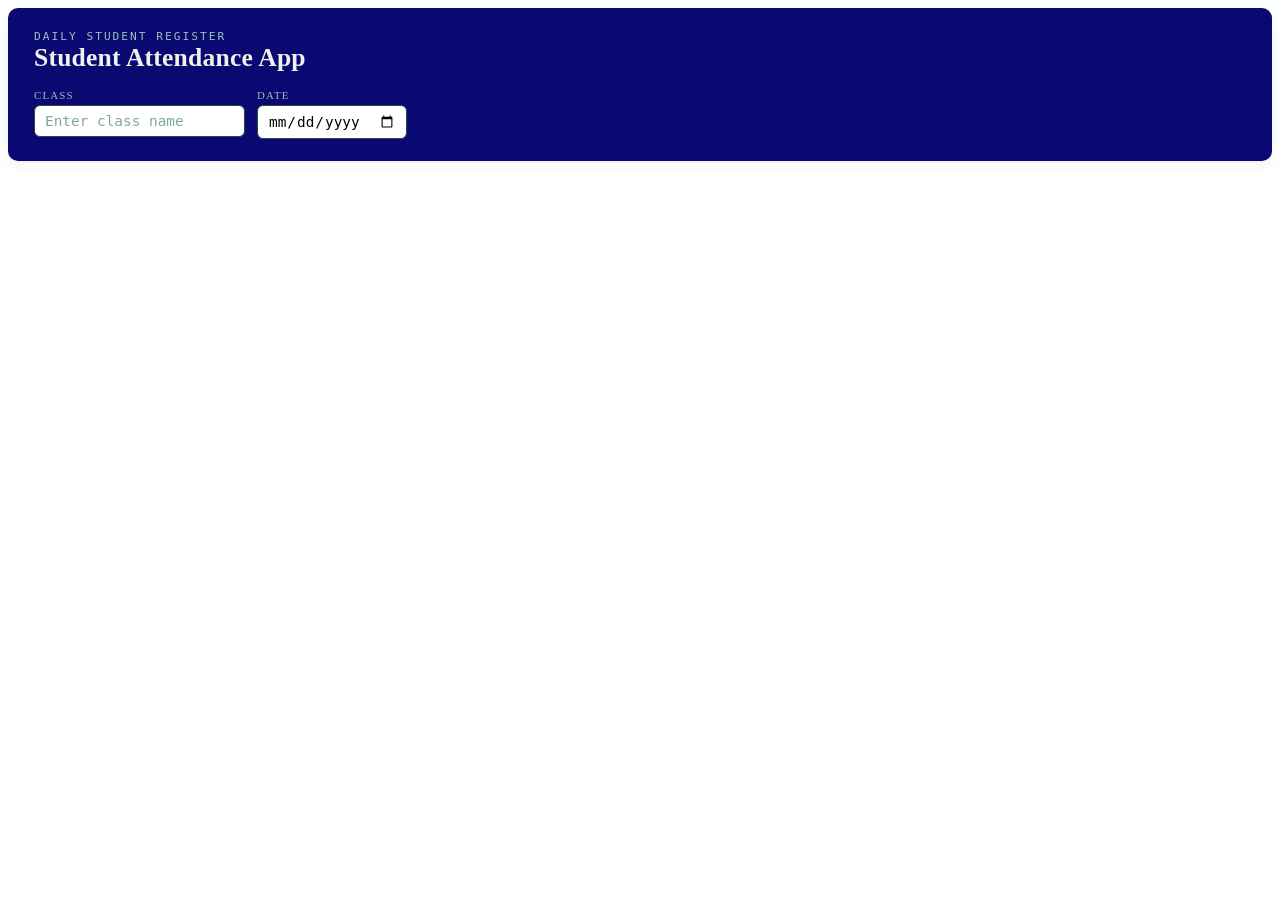
==== index.html @ 72a1b4c6 "Merge branch 'main' into testing-purposes" ====
<html>
<head>
    <title>Attendance Register</title>
    <link rel="stylesheet" href="style.css">
</head>
<body>
<header>
  <div class="title-row">
    <div>
      <span class="eyebrow">Daily student register</span>
      <h1 id="classTitle">Student Attendance App</h1>
    </div>
  </div>
  <div class="header-controls">
    <div class="field">
      <label for="className">Class</label>
      <input id="className" type="text" placeholder="Enter class name">
    </div>
    <div class="field">
      <label for="dateInput">Date</label>
      <input id="dateInput" type="date">
    </div>
  </div>  
</header>
<!--Add student table*/ 
<div class="student_table">
    <div class = "student_table_head">
        <span>Roll</span>
        <span>Name</span>
        <span>Status</span>
        <span></span>
    </div>

    <div class="student_table_row">
        <span class="roll">#001</span>
        <span class="name">Amara Chen</span>
        <span class="stamp-group" role="group" aria-label="Attendance status for Amara Chen">
        <button class="stamp p" aria-pressed="true">P</button>
        <button class="stamp a" aria-pressed="false">A</button>
        <button class="stamp l" aria-pressed="false">L</button>
        </span>
        <button class="remove-btn" aria-label="Remove Amara Chen">×</button>
    </div>

</div>
-->
<script src="app.js"></script>
</body>

</html>
---- style.css ----
:root{
    /*header*/
  --ink: rgb(9, 9, 113);      
  --paper: #EEF1EC;
  --amber: #C68A2E;

  /* Student board*/
  --student_card: #FFFFFF;
  --paper-line: #D3D9CF;
  --ink-soft: #4A615C;
  --present: #2F7D4F;
  --present-bg: #E4F3E8;
  --absent: #B0402F;
  --absent-bg: #FBE8E4;
  --late: #B8842A;
  --late-bg: #FBF0DC;
}


header{
  background: var(--ink);
  color: var(--paper);
  border-radius: 10px;
  padding: 22px 26px;
  box-shadow: 0 1px 2px rgba(19,50,45,0.06), 0 4px 14px rgba(19,50,45,0.05);
  margin-bottom: 18px;
}

.title-row{
  display: flex;
  align-items: baseline;
  justify-content: space-between;
  flex-wrap: wrap;
  gap: 10px;
  margin-bottom: 16px;
}

h1{
  font-family: 'Roboto Slab', serif;
  font-weight: 700;
  font-size: 1.6rem;
  letter-spacing: 0.2px;
  margin: 0;
}

.eyebrow{
  font-family: 'IBM Plex Mono', monospace;
  font-size: 0.7rem;
  letter-spacing: 2px;
  text-transform: uppercase;
  color: #9CC2B4;      
  margin-bottom: 4px;
}

.header-controls{
  display: flex;
  gap: 12px;
  flex-wrap: wrap;
}

.field{
  display: flex;
  flex-direction: column;
  gap: 4px;
}

.field label{
  font-size: 0.68rem;
  text-transform: uppercase;
  letter-spacing: 1.2px;
  color: #9CC2B4;
}

.field input{
  font-family: 'IBM Plex Mono', monospace;
  font-size: 0.9rem;
  padding: 7px 10px;
  border-radius: 6px;
  border: 1px solid #2A4B44;  
  outline-offset: 2px;
}

.field input:focus{ outline: 2px solid var(--amber); }
.field input::placeholder{ color: #7FA79B; }

/* student board*/
.student_table{
    background: var(--student_card);
    border-radius: 10px;
    box-shadow: 0 1px 2px rgba(19,50,45,0.06), 0 4px 14px rgba(19,50,45,0.05);
    overflow:hidden;
}

.student_table_head{
    display: grid;
    grid-template-columns: 70px 1fr 220px 40px;
    padding: 12px 18px;
    font-size: 0.7rem;
    text-transform: uppercase;
    letter-spacing:1.2px;
    color: var(--ink-soft);
    border-bottom: 1px solid var(--paper-line);
}

.student_table_row{
    display:grid;
    grid-template-columns: 70px 1fr 220px 40px;
    align-items: center;
    padding: 10px 18px;
    border-bottom: 1px solid var(--paper-line);
}
.row:last-child{border-bottom: none;}
.row:hover { background: #FAFBF9}


.roll{
  font-family: 'IBM Plex Mono', monospace;
  color: var(--ink-soft);
  font-size: 0.85rem;
}

.name{ font-weight: 500; }

.stamp-group{ display: flex; gap: 6px; }

.stamp{
  width: 62px;
  height: 34px;
  border-radius: 7px;
  border: 1.5px solid var(--paper-line);
  background: #fff;
  font-family: 'IBM Plex Mono', monospace;
  font-weight: 600;
  font-size: 0.72rem;
  letter-spacing: 0.5px;
  color: var(--ink-soft);
  cursor: pointer;
  transition: all 0.12s ease;
}
.stamp:hover{ border-color: var(--ink-soft); }


.stamp.p[aria-pressed="true"]{ background: var(--present-bg); border-color: var(--present); color: var(--present); transform: scale(1.05) rotate(-1deg); }
.stamp.a[aria-pressed="true"]{ background: var(--absent-bg); border-color: var(--absent); color: var(--absent); transform: scale(1.05) rotate(1deg); }
.stamp.l[aria-pressed="true"]{ background: var(--late-bg); border-color: var(--late); color: var(--late); transform: scale(1.05) rotate(-1deg); }

.remove-btn{
  background: none;
  border: none;
  color: var(--ink-soft);
  font-size: 1.1rem;
  cursor: pointer;
  padding: 4px 8px;
  border-radius: 6px;
  line-height: 1;
}
.remove-btn:hover{ color: var(--absent); background: var(--absent-bg); }

@media (max-width: 640px){
  .ledger-head{ display: none; }
  .row{
    grid-template-columns: 1fr auto;
    grid-template-areas: "name remove" "stamps stamps";
    row-gap: 8px;
    padding: 14px 16px;
  }
  .roll{ display: none; }
  .name{ grid-area: name; }
  .remove-btn{ grid-area: remove; }
  .stamp-group{ grid-area: stamps; }
}
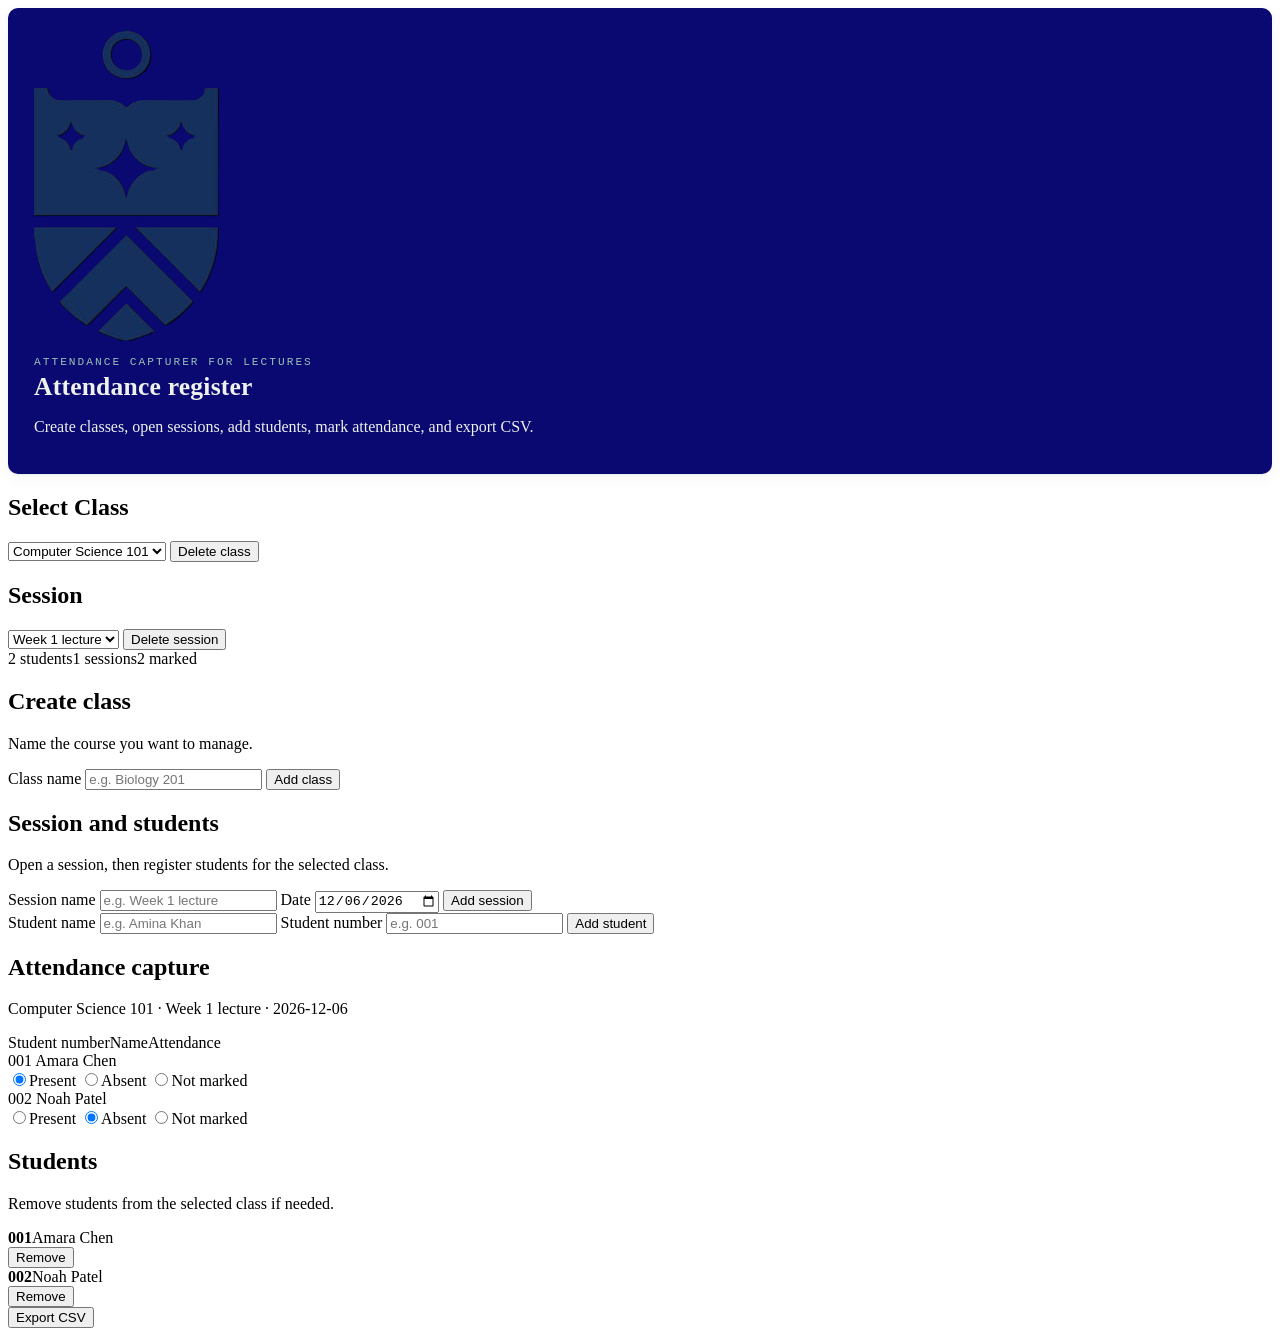
==== commit a23f3e0e: "added content of html file" ====
--- a/index.html
+++ b/index.html
@@ -1,50 +1,109 @@
-<html>
+<!DOCTYPE html>
+<html lang="en">
 <head>
-    <title>Attendance Register</title>
-    <link rel="stylesheet" href="style.css">
+  <meta charset="UTF-8">
+  <meta name="viewport" content="width=device-width, initial-scale=1.0">
+  <title>Attendance Register</title>
+  <link rel="stylesheet" href="style.css">
 </head>
 <body>
-<header>
-  <div class="title-row">
-    <div>
-      <span class="eyebrow">Daily student register</span>
-      <h1 id="classTitle">Student Attendance App</h1>
-    </div>
-  </div>
-  <div class="header-controls">
-    <div class="field">
-      <label for="className">Class</label>
-      <input id="className" type="text" placeholder="Enter class name">
-    </div>
-    <div class="field">
-      <label for="dateInput">Date</label>
-      <input id="dateInput" type="date">
-    </div>
-  </div>  
-</header>
-<!--Add student table*/ 
-<div class="student_table">
-    <div class = "student_table_head">
-        <span>Roll</span>
-        <span>Name</span>
-        <span>Status</span>
-        <span></span>
-    </div>
-
-    <div class="student_table_row">
-        <span class="roll">#001</span>
-        <span class="name">Amara Chen</span>
-        <span class="stamp-group" role="group" aria-label="Attendance status for Amara Chen">
-        <button class="stamp p" aria-pressed="true">P</button>
-        <button class="stamp a" aria-pressed="false">A</button>
-        <button class="stamp l" aria-pressed="false">L</button>
-        </span>
-        <button class="remove-btn" aria-label="Remove Amara Chen">×</button>
-    </div>
-
-</div>
--->
-<script src="app.js"></script>
+  <main class="app">
+    <header class="topbar card">
+      <div class="brand-block">
+        <img class="brand-logo" src="EduvosIconPNGsmall.png" alt="Institution logo">
+        <div class="brand-copy">
+          <p class="eyebrow">attendance capturer for lectures</p>
+          <h1>Attendance register</h1>
+          <p class="subtitle">Create classes, open sessions, add students, mark attendance, and export CSV.</p>
+        </div>
+      </div>
+    </header>
+    <section class="toolbar card">
+      <div class="control-tile">
+        <h2>Select Class</h2>
+        <label>
+          <select id="classSelect"></select>
+        </label>
+        <button type="button" class="ghost-btn danger-btn" id="deleteClassBtn">Delete class</button>
+      </div>
+      <div class="control-tile">
+        <h2>Session</h2>
+        <label>
+          <select id="sessionSelect"></select>
+        </label>
+        <button type="button" class="ghost-btn danger-btn" id="deleteSessionBtn">Delete session</button>
+      </div>
+      <div class="stats" id="stats"></div>
+    </section>
+    <section class="grid">
+      <section class="card panel">
+        <div class="card-head">
+          <div>
+            <h2>Create class</h2>
+            <p class="muted">Name the course you want to manage.</p>
+          </div>
+        </div>
+        <form id="classForm" class="stack-form">
+          <label>
+            Class name
+            <input id="classNameInput" type="text" placeholder="e.g. Biology 201" required>
+          </label>
+          <button type="submit">Add class</button>
+        </form>
+      </section>
+      <section class="card panel">
+        <div class="card-head">
+          <div>
+            <h2>Session and students</h2>
+            <p class="muted">Open a session, then register students for the selected class.</p>
+          </div>
+        </div>
+        <form id="sessionForm" class="stack-form compact">
+          <label>
+            Session name
+            <input id="sessionNameInput" type="text" placeholder="e.g. Week 1 lecture" required>
+          </label>
+          <label>
+            Date
+            <input id="sessionDateInput" type="date" required>
+          </label>
+          <button type="submit">Add session</button>
+        </form>
+        <form id="studentForm" class="stack-form compact">
+          <label>
+            Student name
+            <input id="studentNameInput" type="text" placeholder="e.g. Amina Khan" required>
+          </label>
+          <label>
+            Student number
+            <input id="studentRollInput" type="text" placeholder="e.g. 001" required>
+          </label>
+          <button type="submit">Add student</button>
+        </form>
+      </section>
+      <section class="card panel wide">
+        <div class="card-head">
+          <div>
+            <h2>Attendance capture</h2>
+            <p class="muted" id="activeSummary">Create a class and session to begin.</p>
+          </div>
+        </div>
+        <div id="attendanceTable" class="attendance-table"></div>
+      </section>
+      <section class="card panel wide">
+        <div class="card-head">
+          <div>
+            <h2>Students</h2>
+            <p class="muted">Remove students from the selected class if needed.</p>
+          </div>
+        </div>
+        <div id="studentList" class="student-list"></div>
+      </section>
+      <section class="footer-actions">
+        <button id="exportBtn" class="secondary-btn" type="button">Export CSV</button>
+      </section>
+    </section>
+  </main>
+  <script src="app.js"></script>
 </body>
-
 </html>
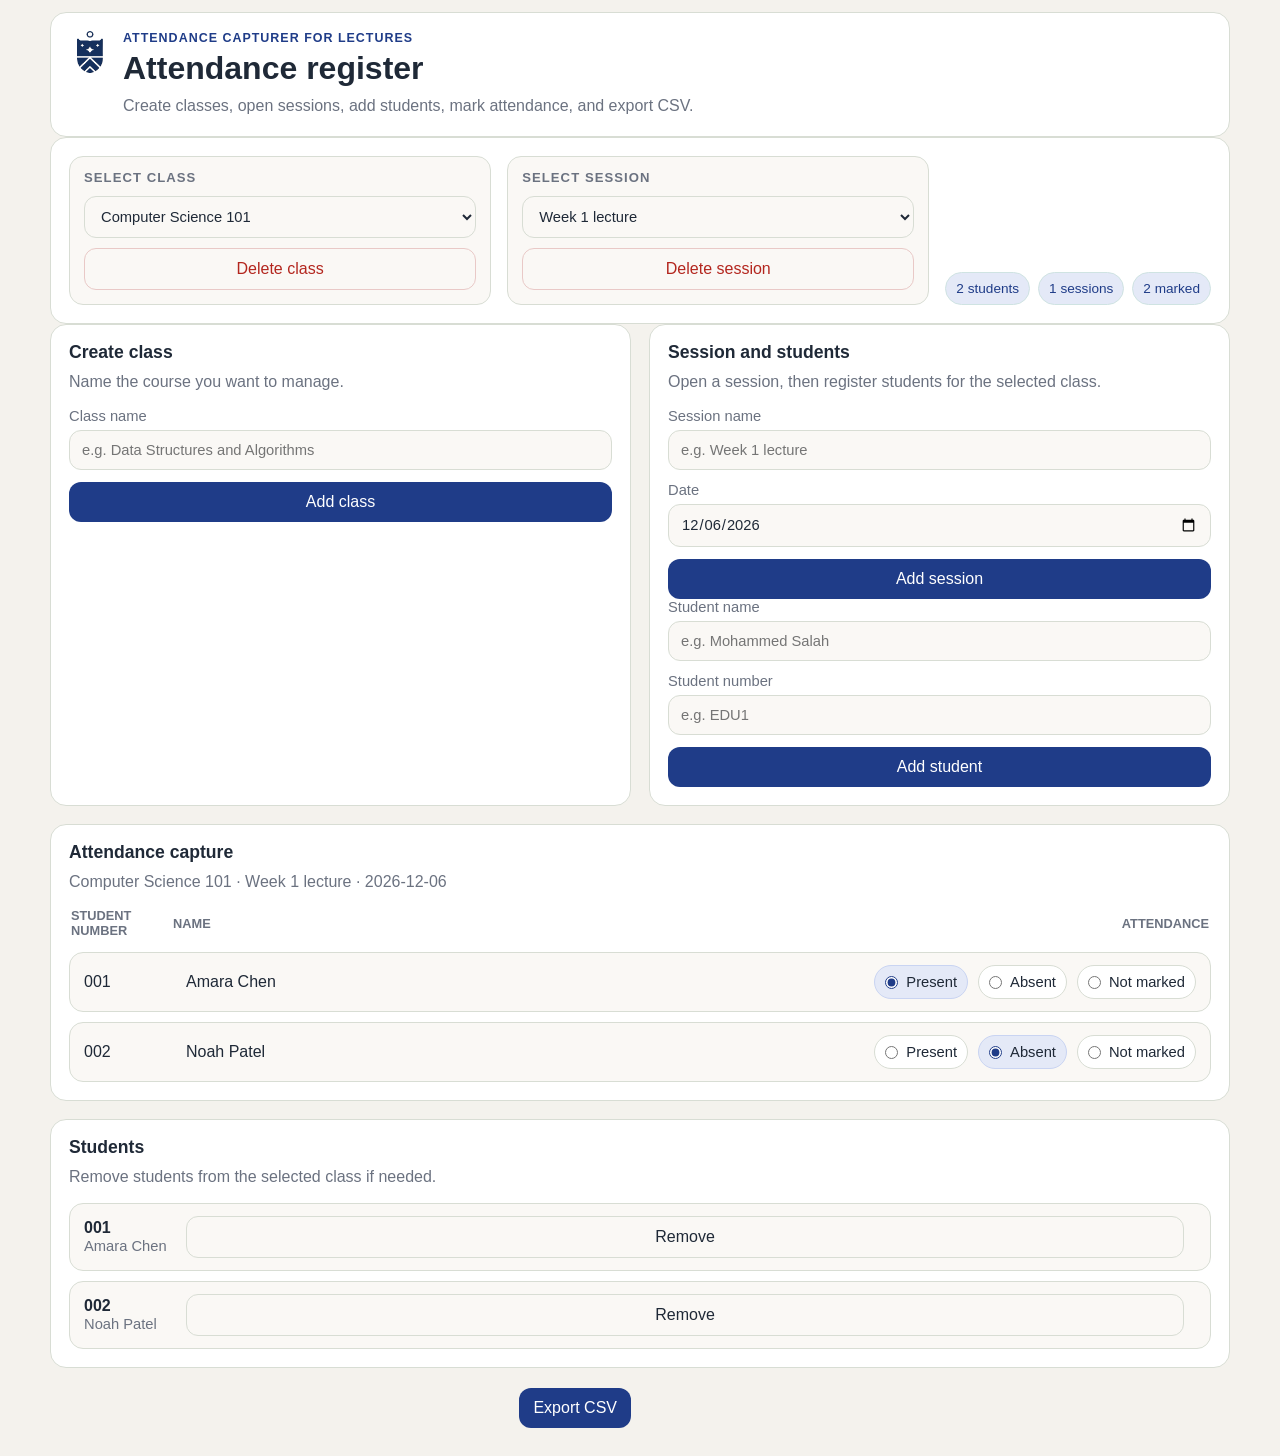
==== commit d05a0221: "updating parameters" ====
--- a/index.html
+++ b/index.html
@@ -27,7 +27,7 @@
         <button type="button" class="ghost-btn danger-btn" id="deleteClassBtn">Delete class</button>
       </div>
       <div class="control-tile">
-        <h2>Session</h2>
+        <h2>Select Session</h2>
         <label>
           <select id="sessionSelect"></select>
         </label>
@@ -46,7 +46,7 @@
         <form id="classForm" class="stack-form">
           <label>
             Class name
-            <input id="classNameInput" type="text" placeholder="e.g. Biology 201" required>
+            <input id="classNameInput" type="text" placeholder="e.g. Data Structures and Algorithms" required>
           </label>
           <button type="submit">Add class</button>
         </form>
@@ -72,11 +72,11 @@
         <form id="studentForm" class="stack-form compact">
           <label>
             Student name
-            <input id="studentNameInput" type="text" placeholder="e.g. Amina Khan" required>
+            <input id="studentNameInput" type="text" placeholder="e.g. Mohammed Salah" required>
           </label>
           <label>
             Student number
-            <input id="studentRollInput" type="text" placeholder="e.g. 001" required>
+            <input id="studentIDInput" type="text" placeholder="e.g. EDU1" required>
           </label>
           <button type="submit">Add student</button>
         </form>
--- a/style.css
+++ b/style.css
@@ -1,171 +1,337 @@
-:root{
-    /*header*/
-  --ink: rgb(9, 9, 113);      
-  --paper: #EEF1EC;
-  --amber: #C68A2E;
-
-  /* Student board*/
-  --student_card: #FFFFFF;
-  --paper-line: #D3D9CF;
-  --ink-soft: #4A615C;
-  --present: #2F7D4F;
-  --present-bg: #E4F3E8;
-  --absent: #B0402F;
-  --absent-bg: #FBE8E4;
-  --late: #B8842A;
-  --late-bg: #FBF0DC;
-}
-
-
-header{
-  background: var(--ink);
-  color: var(--paper);
-  border-radius: 10px;
-  padding: 22px 26px;
-  box-shadow: 0 1px 2px rgba(19,50,45,0.06), 0 4px 14px rgba(19,50,45,0.05);
-  margin-bottom: 18px;
-}
-
-.title-row{
-  display: flex;
-  align-items: baseline;
+:root {
+  --bg: #f4f2ed;
+  --surface: #ffffff;
+  --surface-soft: #faf8f5;
+  --ink: #1f2937;
+  --muted: #6b7280;
+  --line: #d8ddd4;
+  --accent: #1f3c88;
+  --accent-soft: #e4e9f7;
+  --present: #1f3c88;
+  --present-soft: #e4e9f7;
+  --absent: #6d7480;
+  --absent-soft: #eef1f5;
+  --danger: #b3261e;
+  --danger-soft: #fbeceb;
+}
+
+* { box-sizing: border-box; }
+
+body {
+  margin: 0;
+  background: var(--bg);
+  color: var(--ink);
+  font-family: "Segoe UI", Tahoma, Geneva, Verdana, sans-serif;
+}
+
+.app {
+  width: min(1180px, calc(100% - 20px));
+  margin: 12px auto 28px;
+}
+
+.card {
+  background: var(--surface);
+  border: 1px solid var(--line);
+  border-radius: 16px;
+}
+
+.stack-form {
+  display: grid;
+  gap: 12px;
+}
+
+.topbar,
+.toolbar,
+.panel {
+  padding: 18px;
+}
+
+.topbar {
+  display: flex;
   justify-content: space-between;
+  gap: 16px;
+  align-items: flex-start;
+}
+
+.brand-block {
+  display: flex;
+  gap: 12px;
+  align-items: flex-start;
+}
+
+.brand-logo {
+  width: 42px;
+  height: 42px;
+  object-fit: contain;
+  background: #fff;
+}
+
+h1, h2 { margin: 0; line-height: 1.1; }
+h1 { font-size: 2rem; }
+h2 { font-size: 1.1rem; }
+
+.eyebrow {
+  margin: 0 0 6px;
+  color: var(--accent);
+  font-size: 0.78rem;
+  font-weight: 700;
+  text-transform: uppercase;
+  letter-spacing: 0.08em;
+}
+
+.subtitle,
+.muted {
+  margin: 8px 0 0;
+  color: var(--muted);
+  line-height: 1.5;
+}
+
+button,
+input,
+select {
+  font: inherit;
+}
+
+button {
+  border: 0;
+  border-radius: 12px;
+  padding: 11px 14px;
+  cursor: pointer;
+  background: var(--accent);
+  color: #fff;
+}
+
+button:hover { opacity: 0.95; }
+
+button:disabled {
+  opacity: 0.5;
+  cursor: not-allowed;
+}
+
+.secondary-btn {
+  align-self: flex-start;
+}
+
+.ghost-btn {
+  background: var(--surface-soft);
+  color: var(--ink);
+  border: 1px solid var(--line);
+}
+
+.danger-btn {
+  color: var(--danger);
+  border-color: #e9c9c7;
+}
+
+.danger-btn:hover {
+  background: var(--danger-soft);
+}
+
+label {
+  display: grid;
+  gap: 6px;
+  color: var(--muted);
+  font-size: 0.92rem;
+}
+
+input,
+select {
+  width: 100%;
+  border: 1px solid var(--line);
+  border-radius: 12px;
+  padding: 11px 12px;
+  background: var(--surface-soft);
+  color: var(--ink);
+}
+
+input:focus,
+select:focus {
+  outline: 2px solid rgba(31, 60, 136, 0.16);
+  border-color: var(--accent);
+}
+
+.toolbar {
+  display: grid;
+  grid-template-columns: minmax(0, 1fr) minmax(0, 1fr) auto;
+  gap: 16px;
+  align-items: end;
+}
+
+.control-tile {
+  padding: 14px;
+  border: 1px solid var(--line);
+  border-radius: 14px;
+  background: var(--surface-soft);
+  display: grid;
+  gap: 10px;
+}
+
+.control-tile h2 {
+  font-size: 0.82rem;
+  text-transform: uppercase;
+  letter-spacing: 0.08em;
+  color: var(--muted);
+}
+
+.control-tile label {
+  gap: 0;
+}
+
+.stats {
+  display: flex;
   flex-wrap: wrap;
+  gap: 8px;
+}
+
+.stats span {
+  display: inline-flex;
+  align-items: center;
+  padding: 8px 10px;
+  border-radius: 999px;
+  background: var(--accent-soft);
+  color: var(--accent);
+  border: 1px solid #cfe3e2;
+  font-size: 0.85rem;
+}
+
+.grid {
+  display: grid;
+  grid-template-columns: repeat(2, minmax(0, 1fr));
+  gap: 18px;
+}
+
+.wide { grid-column: 1 / -1; }
+
+.card-head {
+  display: flex;
+  justify-content: space-between;
+  gap: 12px;
+  align-items: flex-start;
+  margin-bottom: 14px;
+}
+
+.attendance-table,
+.student-list {
+  display: grid;
   gap: 10px;
-  margin-bottom: 16px;
-}
-
-h1{
-  font-family: 'Roboto Slab', serif;
+}
+
+.table-head,
+.table-row,
+.student-row {
+  display: grid;
+  grid-template-columns: 90px minmax(0, 1fr) auto;
+  gap: 12px;
+  align-items: center;
+  padding: 12px 14px;
+  border: 1px solid var(--line);
+  border-radius: 14px;
+  background: var(--surface-soft);
+}
+
+.table-head {
+  background: transparent;
+  border: 0;
+  padding: 0 2px 4px;
+  color: var(--muted);
+  font-size: 0.8rem;
   font-weight: 700;
-  font-size: 1.6rem;
-  letter-spacing: 0.2px;
+  text-transform: uppercase;
+}
+
+.attendance-choice {
+  display: flex;
+  gap: 10px;
+  flex-wrap: wrap;
+}
+
+.chip {
+  display: inline-flex;
+  align-items: center;
+  gap: 8px;
+  padding: 8px 10px;
+  border: 1px solid var(--line);
+  border-radius: 999px;
+  background: #fff;
+  color: var(--ink);
+}
+
+.chip input {
+  width: auto;
   margin: 0;
 }
 
-.eyebrow{
-  font-family: 'IBM Plex Mono', monospace;
-  font-size: 0.7rem;
-  letter-spacing: 2px;
-  text-transform: uppercase;
-  color: #9CC2B4;      
-  margin-bottom: 4px;
-}
-
-.header-controls{
-  display: flex;
-  gap: 12px;
-  flex-wrap: wrap;
-}
-
-.field{
-  display: flex;
-  flex-direction: column;
-  gap: 4px;
-}
-
-.field label{
-  font-size: 0.68rem;
-  text-transform: uppercase;
-  letter-spacing: 1.2px;
-  color: #9CC2B4;
-}
-
-.field input{
-  font-family: 'IBM Plex Mono', monospace;
-  font-size: 0.9rem;
-  padding: 7px 10px;
-  border-radius: 6px;
-  border: 1px solid #2A4B44;  
-  outline-offset: 2px;
-}
-
-.field input:focus{ outline: 2px solid var(--amber); }
-.field input::placeholder{ color: #7FA79B; }
-
-/* student board*/
-.student_table{
-    background: var(--student_card);
-    border-radius: 10px;
-    box-shadow: 0 1px 2px rgba(19,50,45,0.06), 0 4px 14px rgba(19,50,45,0.05);
-    overflow:hidden;
-}
-
-.student_table_head{
-    display: grid;
-    grid-template-columns: 70px 1fr 220px 40px;
-    padding: 12px 18px;
-    font-size: 0.7rem;
-    text-transform: uppercase;
-    letter-spacing:1.2px;
-    color: var(--ink-soft);
-    border-bottom: 1px solid var(--paper-line);
-}
-
-.student_table_row{
-    display:grid;
-    grid-template-columns: 70px 1fr 220px 40px;
-    align-items: center;
-    padding: 10px 18px;
-    border-bottom: 1px solid var(--paper-line);
-}
-.row:last-child{border-bottom: none;}
-.row:hover { background: #FAFBF9}
-
-
-.roll{
-  font-family: 'IBM Plex Mono', monospace;
-  color: var(--ink-soft);
-  font-size: 0.85rem;
-}
-
-.name{ font-weight: 500; }
-
-.stamp-group{ display: flex; gap: 6px; }
-
-.stamp{
-  width: 62px;
-  height: 34px;
-  border-radius: 7px;
-  border: 1.5px solid var(--paper-line);
-  background: #fff;
-  font-family: 'IBM Plex Mono', monospace;
-  font-weight: 600;
-  font-size: 0.72rem;
-  letter-spacing: 0.5px;
-  color: var(--ink-soft);
-  cursor: pointer;
-  transition: all 0.12s ease;
-}
-.stamp:hover{ border-color: var(--ink-soft); }
-
-
-.stamp.p[aria-pressed="true"]{ background: var(--present-bg); border-color: var(--present); color: var(--present); transform: scale(1.05) rotate(-1deg); }
-.stamp.a[aria-pressed="true"]{ background: var(--absent-bg); border-color: var(--absent); color: var(--absent); transform: scale(1.05) rotate(1deg); }
-.stamp.l[aria-pressed="true"]{ background: var(--late-bg); border-color: var(--late); color: var(--late); transform: scale(1.05) rotate(-1deg); }
-
-.remove-btn{
-  background: none;
-  border: none;
-  color: var(--ink-soft);
-  font-size: 1.1rem;
-  cursor: pointer;
-  padding: 4px 8px;
-  border-radius: 6px;
-  line-height: 1;
-}
-.remove-btn:hover{ color: var(--absent); background: var(--absent-bg); }
-
-@media (max-width: 640px){
-  .ledger-head{ display: none; }
-  .row{
-    grid-template-columns: 1fr auto;
-    grid-template-areas: "name remove" "stamps stamps";
-    row-gap: 8px;
-    padding: 14px 16px;
-  }
-  .roll{ display: none; }
-  .name{ grid-area: name; }
-  .remove-btn{ grid-area: remove; }
-  .stamp-group{ grid-area: stamps; }
-}
+.chip.active {
+  background: var(--accent-soft);
+  border-color: #c9d4f2;
+}
+
+.chip.active input {
+  accent-color: var(--accent);
+}
+
+.footer-actions {
+  display: flex;
+  justify-content: flex-end;
+  padding: 2px 0 0;
+}
+
+.student-row strong {
+  display: block;
+}
+
+.student-row span {
+  color: var(--muted);
+  font-size: 0.92rem;
+}
+
+.empty {
+  margin: 0;
+  padding: 10px 0 2px;
+  color: var(--muted);
+}
+
+.hidden { display: none; }
+
+@media (max-width: 900px) {
+  .toolbar,
+  .grid {
+    grid-template-columns: 1fr;
+    flex-direction: column;
+  }
+
+  .topbar {
+    flex-direction: column;
+  }
+}
+
+@media (max-width: 640px) {
+  .app {
+    width: min(100% - 14px, 1180px);
+    margin-top: 8px;
+  }
+
+  .topbar,
+  .toolbar,
+  .panel {
+    padding: 14px;
+  }
+
+  .footer-actions {
+    justify-content: stretch;
+  }
+
+  .footer-actions button {
+    width: 100%;
+  }
+
+  .brand-copy h1 {
+    font-size: 1.65rem;
+  }
+
+  .table-head,
+  .table-row,
+  .student-row {
+    grid-template-columns: 1fr;
+  }
+}
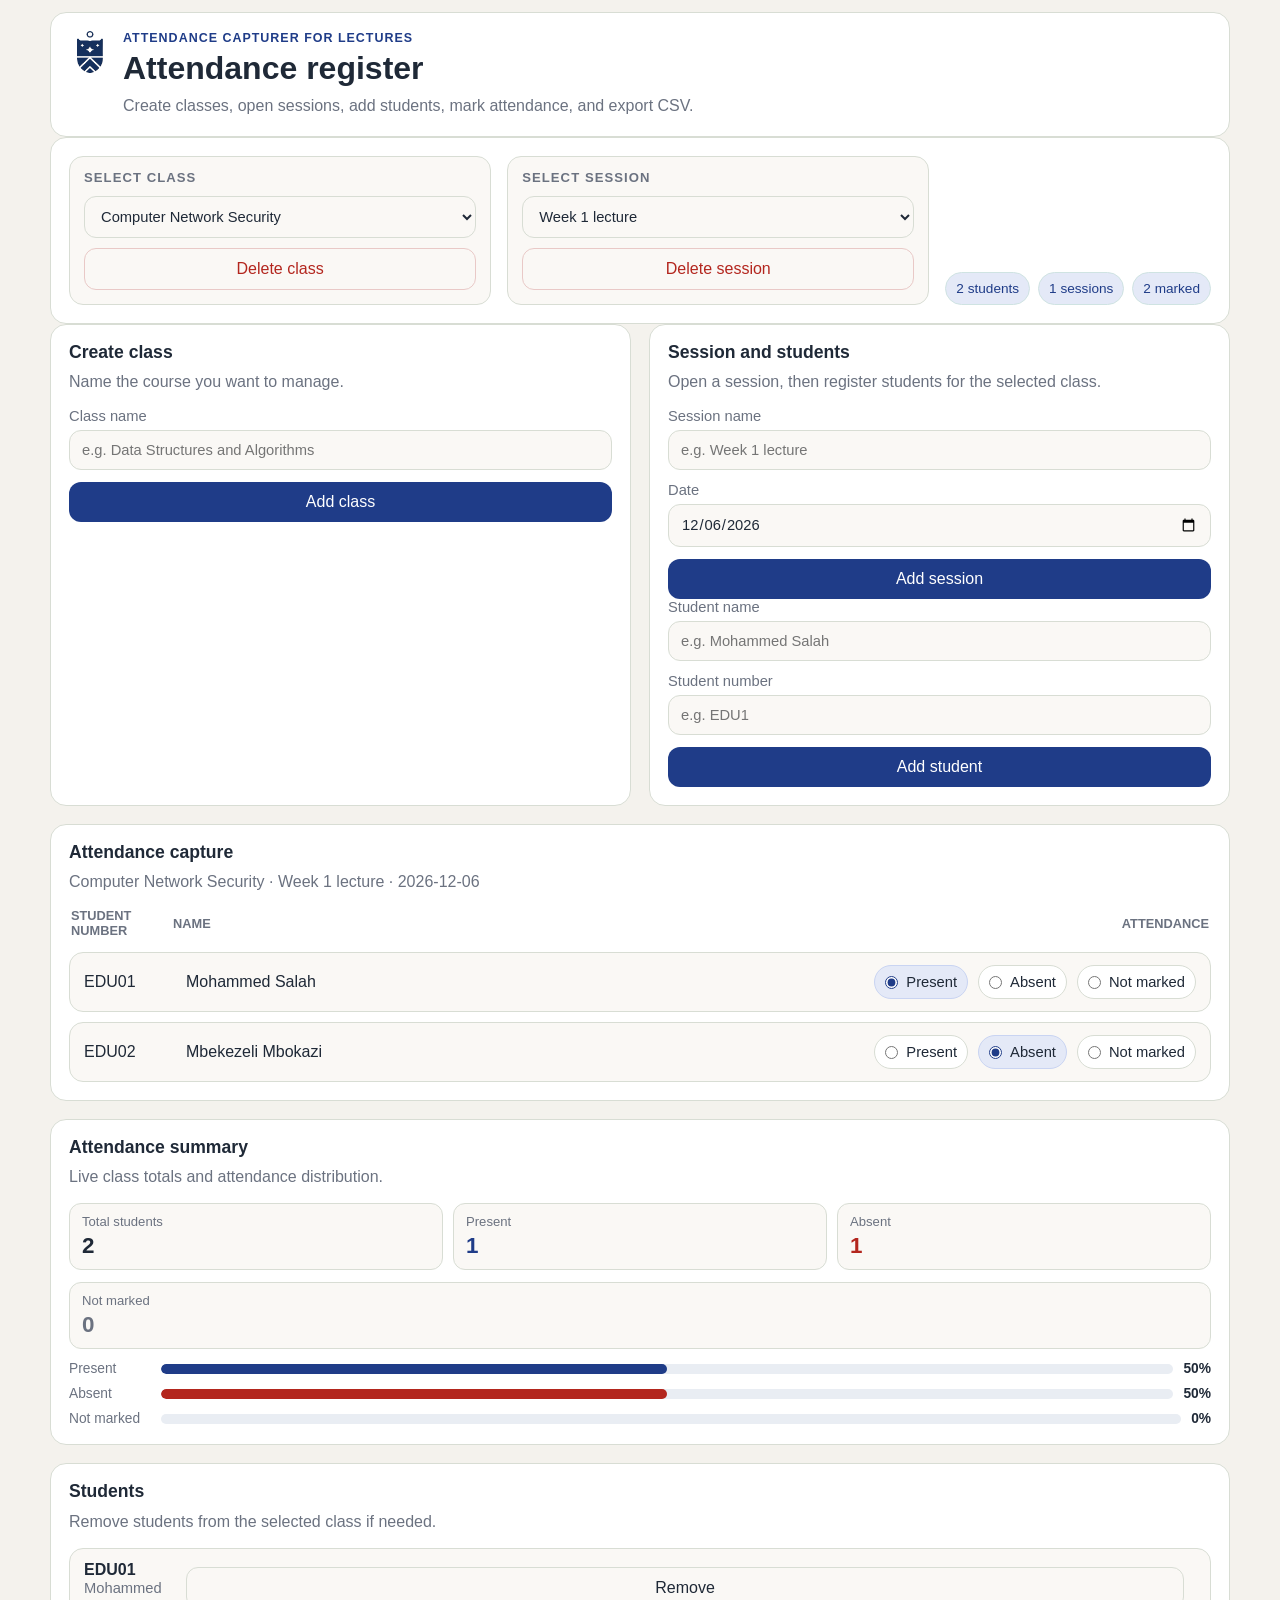
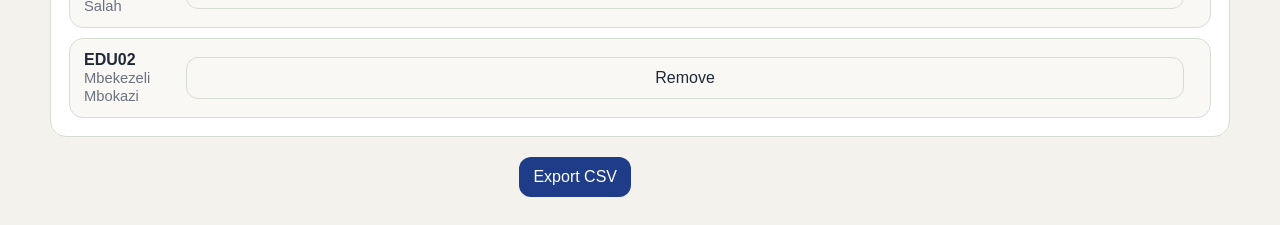
==== commit 8cdc3789: "Refine attendance dashboard with summary card, not-marked tracking, and cleanup" ====
--- a/index.html
+++ b/index.html
@@ -1,109 +1,118 @@
-<!DOCTYPE html>
-<html lang="en">
-<head>
-  <meta charset="UTF-8">
-  <meta name="viewport" content="width=device-width, initial-scale=1.0">
-  <title>Attendance Register</title>
-  <link rel="stylesheet" href="style.css">
-</head>
-<body>
-  <main class="app">
-    <header class="topbar card">
-      <div class="brand-block">
-        <img class="brand-logo" src="EduvosIconPNGsmall.png" alt="Institution logo">
-        <div class="brand-copy">
-          <p class="eyebrow">attendance capturer for lectures</p>
-          <h1>Attendance register</h1>
-          <p class="subtitle">Create classes, open sessions, add students, mark attendance, and export CSV.</p>
-        </div>
-      </div>
-    </header>
-    <section class="toolbar card">
-      <div class="control-tile">
-        <h2>Select Class</h2>
-        <label>
-          <select id="classSelect"></select>
-        </label>
-        <button type="button" class="ghost-btn danger-btn" id="deleteClassBtn">Delete class</button>
-      </div>
-      <div class="control-tile">
-        <h2>Select Session</h2>
-        <label>
-          <select id="sessionSelect"></select>
-        </label>
-        <button type="button" class="ghost-btn danger-btn" id="deleteSessionBtn">Delete session</button>
-      </div>
-      <div class="stats" id="stats"></div>
-    </section>
-    <section class="grid">
-      <section class="card panel">
-        <div class="card-head">
-          <div>
-            <h2>Create class</h2>
-            <p class="muted">Name the course you want to manage.</p>
-          </div>
-        </div>
-        <form id="classForm" class="stack-form">
-          <label>
-            Class name
-            <input id="classNameInput" type="text" placeholder="e.g. Data Structures and Algorithms" required>
-          </label>
-          <button type="submit">Add class</button>
-        </form>
-      </section>
-      <section class="card panel">
-        <div class="card-head">
-          <div>
-            <h2>Session and students</h2>
-            <p class="muted">Open a session, then register students for the selected class.</p>
-          </div>
-        </div>
-        <form id="sessionForm" class="stack-form compact">
-          <label>
-            Session name
-            <input id="sessionNameInput" type="text" placeholder="e.g. Week 1 lecture" required>
-          </label>
-          <label>
-            Date
-            <input id="sessionDateInput" type="date" required>
-          </label>
-          <button type="submit">Add session</button>
-        </form>
-        <form id="studentForm" class="stack-form compact">
-          <label>
-            Student name
-            <input id="studentNameInput" type="text" placeholder="e.g. Mohammed Salah" required>
-          </label>
-          <label>
-            Student number
-            <input id="studentIDInput" type="text" placeholder="e.g. EDU1" required>
-          </label>
-          <button type="submit">Add student</button>
-        </form>
-      </section>
-      <section class="card panel wide">
-        <div class="card-head">
-          <div>
-            <h2>Attendance capture</h2>
-            <p class="muted" id="activeSummary">Create a class and session to begin.</p>
-          </div>
-        </div>
-        <div id="attendanceTable" class="attendance-table"></div>
-      </section>
-      <section class="card panel wide">
-        <div class="card-head">
-          <div>
-            <h2>Students</h2>
-            <p class="muted">Remove students from the selected class if needed.</p>
-          </div>
-        </div>
-        <div id="studentList" class="student-list"></div>
-      </section>
-      <section class="footer-actions">
-        <button id="exportBtn" class="secondary-btn" type="button">Export CSV</button>
-      </section>
-    </section>
-  </main>
-  <script src="app.js"></script>
-</body>
-</html>
+<!DOCTYPE html>
+<html lang="en">
+<head>
+  <meta charset="UTF-8">
+  <meta name="viewport" content="width=device-width, initial-scale=1.0">
+  <title>Attendance Register</title>
+  <link rel="stylesheet" href="style.css">
+</head>
+<body>
+  <main class="app">
+    <header class="topbar card">
+      <div class="brand-block">
+        <img class="brand-logo" src="EduvosIconPNGsmall.png" alt="Institution logo">
+        <div class="brand-copy">
+          <p class="eyebrow">attendance capturer for lectures</p>
+          <h1>Attendance register</h1>
+          <p class="subtitle">Create classes, open sessions, add students, mark attendance, and export CSV.</p>
+        </div>
+      </div>
+    </header>
+    <section class="toolbar card">
+      <div class="control-tile">
+        <h2>Select Class</h2>
+        <label>
+          <select id="classSelect"></select>
+        </label>
+        <button type="button" class="ghost-btn danger-btn" id="deleteClassBtn">Delete class</button>
+      </div>
+      <div class="control-tile">
+        <h2>Select Session</h2>
+        <label>
+          <select id="sessionSelect"></select>
+        </label>
+        <button type="button" class="ghost-btn danger-btn" id="deleteSessionBtn">Delete session</button>
+      </div>
+      <div class="stats" id="stats"></div>
+    </section>
+    <section class="grid">
+      <section class="card panel">
+        <div class="card-head">
+          <div>
+            <h2>Create class</h2>
+            <p class="muted">Name the course you want to manage.</p>
+          </div>
+        </div>
+        <form id="classForm" class="stack-form">
+          <label>
+            Class name
+            <input id="classNameInput" type="text" placeholder="e.g. Data Structures and Algorithms" required>
+          </label>
+          <button type="submit">Add class</button>
+        </form>
+      </section>
+      <section class="card panel">
+        <div class="card-head">
+          <div>
+            <h2>Session and students</h2>
+            <p class="muted">Open a session, then register students for the selected class.</p>
+          </div>
+        </div>
+        <form id="sessionForm" class="stack-form compact">
+          <label>
+            Session name
+            <input id="sessionNameInput" type="text" placeholder="e.g. Week 1 lecture" required>
+          </label>
+          <label>
+            Date
+            <input id="sessionDateInput" type="date" required>
+          </label>
+          <button type="submit">Add session</button>
+        </form>
+        <form id="studentForm" class="stack-form compact">
+          <label>
+            Student name
+            <input id="studentNameInput" type="text" placeholder="e.g. Mohammed Salah" required>
+          </label>
+          <label>
+            Student number
+            <input id="studentIDInput" type="text" placeholder="e.g. EDU1" required>
+          </label>
+          <button type="submit">Add student</button>
+        </form>
+      </section>
+      <section class="card panel wide">
+        <div class="card-head">
+          <div>
+            <h2>Attendance capture</h2>
+            <p class="muted" id="activeSummary">Create a class and session to begin.</p>
+          </div>
+        </div>
+        <div id="attendanceTable" class="attendance-table"></div>
+      </section>
+      <section class="card panel wide">
+        <div class="card-head">
+          <div>
+            <h2>Attendance summary</h2>
+            <p class="muted">Live class totals and attendance distribution.</p>
+          </div>
+        </div>
+        <div id="attendanceOverview" class="attendance-overview"></div>
+      </section>
+      <section class="card panel wide">
+        <div class="card-head">
+          <div>
+            <h2>Students</h2>
+            <p class="muted">Remove students from the selected class if needed.</p>
+          </div>
+        </div>
+        <div id="studentList" class="student-list"></div>
+      </section>
+      <section class="footer-actions">
+        <button id="exportBtn" class="secondary-btn" type="button">Export CSV</button>
+      </section>
+    </section>
+  </main>
+  <script src="app.js"></script>
+</body>
+</html>
--- a/style.css
+++ b/style.css
@@ -1,337 +1,436 @@
-:root {
-  --bg: #f4f2ed;
-  --surface: #ffffff;
-  --surface-soft: #faf8f5;
-  --ink: #1f2937;
-  --muted: #6b7280;
-  --line: #d8ddd4;
-  --accent: #1f3c88;
-  --accent-soft: #e4e9f7;
-  --present: #1f3c88;
-  --present-soft: #e4e9f7;
-  --absent: #6d7480;
-  --absent-soft: #eef1f5;
-  --danger: #b3261e;
-  --danger-soft: #fbeceb;
-}
-
-* { box-sizing: border-box; }
-
-body {
-  margin: 0;
-  background: var(--bg);
-  color: var(--ink);
-  font-family: "Segoe UI", Tahoma, Geneva, Verdana, sans-serif;
-}
-
-.app {
-  width: min(1180px, calc(100% - 20px));
-  margin: 12px auto 28px;
-}
-
-.card {
-  background: var(--surface);
-  border: 1px solid var(--line);
-  border-radius: 16px;
-}
-
-.stack-form {
-  display: grid;
-  gap: 12px;
-}
-
-.topbar,
-.toolbar,
-.panel {
-  padding: 18px;
-}
-
-.topbar {
-  display: flex;
-  justify-content: space-between;
-  gap: 16px;
-  align-items: flex-start;
-}
-
-.brand-block {
-  display: flex;
-  gap: 12px;
-  align-items: flex-start;
-}
-
-.brand-logo {
-  width: 42px;
-  height: 42px;
-  object-fit: contain;
-  background: #fff;
-}
-
-h1, h2 { margin: 0; line-height: 1.1; }
-h1 { font-size: 2rem; }
-h2 { font-size: 1.1rem; }
-
-.eyebrow {
-  margin: 0 0 6px;
-  color: var(--accent);
-  font-size: 0.78rem;
-  font-weight: 700;
-  text-transform: uppercase;
-  letter-spacing: 0.08em;
-}
-
-.subtitle,
-.muted {
-  margin: 8px 0 0;
-  color: var(--muted);
-  line-height: 1.5;
-}
-
-button,
-input,
-select {
-  font: inherit;
-}
-
-button {
-  border: 0;
-  border-radius: 12px;
-  padding: 11px 14px;
-  cursor: pointer;
-  background: var(--accent);
-  color: #fff;
-}
-
-button:hover { opacity: 0.95; }
-
-button:disabled {
-  opacity: 0.5;
-  cursor: not-allowed;
-}
-
-.secondary-btn {
-  align-self: flex-start;
-}
-
-.ghost-btn {
-  background: var(--surface-soft);
-  color: var(--ink);
-  border: 1px solid var(--line);
-}
-
-.danger-btn {
-  color: var(--danger);
-  border-color: #e9c9c7;
-}
-
-.danger-btn:hover {
-  background: var(--danger-soft);
-}
-
-label {
-  display: grid;
-  gap: 6px;
-  color: var(--muted);
-  font-size: 0.92rem;
-}
-
-input,
-select {
-  width: 100%;
-  border: 1px solid var(--line);
-  border-radius: 12px;
-  padding: 11px 12px;
-  background: var(--surface-soft);
-  color: var(--ink);
-}
-
-input:focus,
-select:focus {
-  outline: 2px solid rgba(31, 60, 136, 0.16);
-  border-color: var(--accent);
-}
-
-.toolbar {
-  display: grid;
-  grid-template-columns: minmax(0, 1fr) minmax(0, 1fr) auto;
-  gap: 16px;
-  align-items: end;
-}
-
-.control-tile {
-  padding: 14px;
-  border: 1px solid var(--line);
-  border-radius: 14px;
-  background: var(--surface-soft);
-  display: grid;
-  gap: 10px;
-}
-
-.control-tile h2 {
-  font-size: 0.82rem;
-  text-transform: uppercase;
-  letter-spacing: 0.08em;
-  color: var(--muted);
-}
-
-.control-tile label {
-  gap: 0;
-}
-
-.stats {
-  display: flex;
-  flex-wrap: wrap;
-  gap: 8px;
-}
-
-.stats span {
-  display: inline-flex;
-  align-items: center;
-  padding: 8px 10px;
-  border-radius: 999px;
-  background: var(--accent-soft);
-  color: var(--accent);
-  border: 1px solid #cfe3e2;
-  font-size: 0.85rem;
-}
-
-.grid {
-  display: grid;
-  grid-template-columns: repeat(2, minmax(0, 1fr));
-  gap: 18px;
-}
-
-.wide { grid-column: 1 / -1; }
-
-.card-head {
-  display: flex;
-  justify-content: space-between;
-  gap: 12px;
-  align-items: flex-start;
-  margin-bottom: 14px;
-}
-
-.attendance-table,
-.student-list {
-  display: grid;
-  gap: 10px;
-}
-
-.table-head,
-.table-row,
-.student-row {
-  display: grid;
-  grid-template-columns: 90px minmax(0, 1fr) auto;
-  gap: 12px;
-  align-items: center;
-  padding: 12px 14px;
-  border: 1px solid var(--line);
-  border-radius: 14px;
-  background: var(--surface-soft);
-}
-
-.table-head {
-  background: transparent;
-  border: 0;
-  padding: 0 2px 4px;
-  color: var(--muted);
-  font-size: 0.8rem;
-  font-weight: 700;
-  text-transform: uppercase;
-}
-
-.attendance-choice {
-  display: flex;
-  gap: 10px;
-  flex-wrap: wrap;
-}
-
-.chip {
-  display: inline-flex;
-  align-items: center;
-  gap: 8px;
-  padding: 8px 10px;
-  border: 1px solid var(--line);
-  border-radius: 999px;
-  background: #fff;
-  color: var(--ink);
-}
-
-.chip input {
-  width: auto;
-  margin: 0;
-}
-
-.chip.active {
-  background: var(--accent-soft);
-  border-color: #c9d4f2;
-}
-
-.chip.active input {
-  accent-color: var(--accent);
-}
-
-.footer-actions {
-  display: flex;
-  justify-content: flex-end;
-  padding: 2px 0 0;
-}
-
-.student-row strong {
-  display: block;
-}
-
-.student-row span {
-  color: var(--muted);
-  font-size: 0.92rem;
-}
-
-.empty {
-  margin: 0;
-  padding: 10px 0 2px;
-  color: var(--muted);
-}
-
-.hidden { display: none; }
-
-@media (max-width: 900px) {
-  .toolbar,
-  .grid {
-    grid-template-columns: 1fr;
-    flex-direction: column;
-  }
-
-  .topbar {
-    flex-direction: column;
-  }
-}
-
-@media (max-width: 640px) {
-  .app {
-    width: min(100% - 14px, 1180px);
-    margin-top: 8px;
-  }
-
-  .topbar,
-  .toolbar,
-  .panel {
-    padding: 14px;
-  }
-
-  .footer-actions {
-    justify-content: stretch;
-  }
-
-  .footer-actions button {
-    width: 100%;
-  }
-
-  .brand-copy h1 {
-    font-size: 1.65rem;
-  }
-
-  .table-head,
-  .table-row,
-  .student-row {
-    grid-template-columns: 1fr;
-  }
-}
+:root {
+  --bg: #f4f2ed;
+  --surface: #ffffff;
+  --surface-soft: #faf8f5;
+  --ink: #1f2937;
+  --muted: #6b7280;
+  --line: #d8ddd4;
+  --accent: #1f3c88;
+  --accent-soft: #e4e9f7;
+  --present: #1f3c88;
+  --danger: #b3261e;
+  --danger-soft: #fbeceb;
+}
+
+* { box-sizing: border-box; }
+
+body {
+  margin: 0;
+  background: var(--bg);
+  color: var(--ink);
+  font-family: "Segoe UI", Tahoma, Geneva, Verdana, sans-serif;
+}
+
+.app {
+  width: min(1180px, calc(100% - 20px));
+  margin: 12px auto 28px;
+}
+
+.card {
+  background: var(--surface);
+  border: 1px solid var(--line);
+  border-radius: 16px;
+}
+
+.stack-form {
+  display: grid;
+  gap: 12px;
+}
+
+.topbar,
+.toolbar,
+.panel {
+  padding: 18px;
+}
+
+.topbar {
+  display: flex;
+  justify-content: space-between;
+  gap: 16px;
+  align-items: flex-start;
+}
+
+.brand-block {
+  display: flex;
+  gap: 12px;
+  align-items: flex-start;
+}
+
+.brand-logo {
+  width: 42px;
+  height: 42px;
+  object-fit: contain;
+  background: #fff;
+}
+
+h1, h2 { margin: 0; line-height: 1.1; }
+h1 { font-size: 2rem; }
+h2 { font-size: 1.1rem; }
+
+.eyebrow {
+  margin: 0 0 6px;
+  color: var(--accent);
+  font-size: 0.78rem;
+  font-weight: 700;
+  text-transform: uppercase;
+  letter-spacing: 0.08em;
+}
+
+.subtitle,
+.muted {
+  margin: 8px 0 0;
+  color: var(--muted);
+  line-height: 1.5;
+}
+
+button,
+input,
+select {
+  font: inherit;
+}
+
+button {
+  border: 0;
+  border-radius: 12px;
+  padding: 11px 14px;
+  cursor: pointer;
+  background: var(--accent);
+  color: #fff;
+}
+
+button:hover { opacity: 0.95; }
+
+button:disabled {
+  opacity: 0.5;
+  cursor: not-allowed;
+}
+
+.secondary-btn {
+  align-self: flex-start;
+}
+
+.ghost-btn {
+  background: var(--surface-soft);
+  color: var(--ink);
+  border: 1px solid var(--line);
+}
+
+.danger-btn {
+  color: var(--danger);
+  border-color: #e9c9c7;
+}
+
+.danger-btn:hover {
+  background: var(--danger-soft);
+}
+
+label {
+  display: grid;
+  gap: 6px;
+  color: var(--muted);
+  font-size: 0.92rem;
+}
+
+input,
+select {
+  width: 100%;
+  border: 1px solid var(--line);
+  border-radius: 12px;
+  padding: 11px 12px;
+  background: var(--surface-soft);
+  color: var(--ink);
+}
+
+input:focus,
+select:focus {
+  outline: 2px solid rgba(31, 60, 136, 0.16);
+  border-color: var(--accent);
+}
+
+.toolbar {
+  display: grid;
+  grid-template-columns: minmax(0, 1fr) minmax(0, 1fr) auto;
+  gap: 16px;
+  align-items: end;
+}
+
+.control-tile {
+  padding: 14px;
+  border: 1px solid var(--line);
+  border-radius: 14px;
+  background: var(--surface-soft);
+  display: grid;
+  gap: 10px;
+}
+
+.control-tile h2 {
+  font-size: 0.82rem;
+  text-transform: uppercase;
+  letter-spacing: 0.08em;
+  color: var(--muted);
+}
+
+.control-tile label {
+  gap: 0;
+}
+
+.stats {
+  display: flex;
+  flex-wrap: wrap;
+  gap: 8px;
+}
+
+.stats span {
+  display: inline-flex;
+  align-items: center;
+  padding: 8px 10px;
+  border-radius: 999px;
+  background: var(--accent-soft);
+  color: var(--accent);
+  border: 1px solid #cfe3e2;
+  font-size: 0.85rem;
+}
+
+.grid {
+  display: grid;
+  grid-template-columns: repeat(2, minmax(0, 1fr));
+  gap: 18px;
+}
+
+.wide { grid-column: 1 / -1; }
+
+.card-head {
+  display: flex;
+  justify-content: space-between;
+  gap: 12px;
+  align-items: flex-start;
+  margin-bottom: 14px;
+}
+
+.attendance-table,
+.student-list {
+  display: grid;
+  gap: 10px;
+}
+
+.attendance-overview {
+  display: grid;
+  gap: 12px;
+  margin-bottom: 0;
+}
+
+.overview-grid {
+  display: grid;
+  grid-template-columns: repeat(3, minmax(0, 1fr));
+  gap: 10px;
+}
+
+.overview-tile {
+  border: 1px solid var(--line);
+  border-radius: 12px;
+  background: var(--surface-soft);
+  padding: 10px 12px;
+}
+
+.overview-tile-sub {
+  width: 100%;
+}
+
+.overview-label {
+  display: block;
+  color: var(--muted);
+  font-size: 0.82rem;
+}
+
+.overview-value {
+  display: block;
+  margin-top: 4px;
+  font-size: 1.4rem;
+  font-weight: 700;
+}
+
+.overview-tile.present .overview-value {
+  color: var(--present);
+}
+
+.overview-tile.absent .overview-value {
+  color: var(--danger);
+}
+
+.overview-tile.not-marked .overview-value {
+  color: #6b7280;
+}
+
+.bars {
+  display: grid;
+  gap: 10px;
+}
+
+.bar-row {
+  display: grid;
+  grid-template-columns: 82px minmax(0, 1fr) auto;
+  align-items: center;
+  gap: 10px;
+}
+
+.bar-label {
+  color: var(--muted);
+  font-size: 0.86rem;
+}
+
+.bar-track {
+  height: 10px;
+  background: #e9edf3;
+  border-radius: 999px;
+  overflow: hidden;
+}
+
+.bar-fill {
+  display: block;
+  height: 100%;
+  width: 0;
+  border-radius: 999px;
+}
+
+.bar-fill.present {
+  background: var(--present);
+}
+
+.bar-fill.absent {
+  background: var(--danger);
+}
+
+.bar-fill.not-marked {
+  background: #8b94a3;
+}
+
+.bar-value {
+  color: var(--ink);
+  font-size: 0.86rem;
+  font-weight: 600;
+}
+
+.table-head,
+.table-row,
+.student-row {
+  display: grid;
+  grid-template-columns: 90px minmax(0, 1fr) auto;
+  gap: 12px;
+  align-items: center;
+  padding: 12px 14px;
+  border: 1px solid var(--line);
+  border-radius: 14px;
+  background: var(--surface-soft);
+}
+
+.table-head {
+  background: transparent;
+  border: 0;
+  padding: 0 2px 4px;
+  color: var(--muted);
+  font-size: 0.8rem;
+  font-weight: 700;
+  text-transform: uppercase;
+}
+
+.attendance-choice {
+  display: flex;
+  gap: 10px;
+  flex-wrap: wrap;
+}
+
+.chip {
+  display: inline-flex;
+  align-items: center;
+  gap: 8px;
+  padding: 8px 10px;
+  border: 1px solid var(--line);
+  border-radius: 999px;
+  background: #fff;
+  color: var(--ink);
+}
+
+.chip input {
+  width: auto;
+  margin: 0;
+}
+
+.chip.active {
+  background: var(--accent-soft);
+  border-color: #c9d4f2;
+}
+
+.chip.active input {
+  accent-color: var(--accent);
+}
+
+.footer-actions {
+  display: flex;
+  justify-content: flex-end;
+  padding: 2px 0 0;
+}
+
+.student-row strong {
+  display: block;
+}
+
+.student-row span {
+  color: var(--muted);
+  font-size: 0.92rem;
+}
+
+.empty {
+  margin: 0;
+  padding: 10px 0 2px;
+  color: var(--muted);
+}
+
+@media (max-width: 900px) {
+  .toolbar,
+  .grid {
+    grid-template-columns: 1fr;
+  }
+
+  .topbar {
+    flex-direction: column;
+  }
+}
+
+@media (max-width: 640px) {
+  .app {
+    width: min(100% - 14px, 1180px);
+    margin-top: 8px;
+  }
+
+  .topbar,
+  .toolbar,
+  .panel {
+    padding: 14px;
+  }
+
+  .footer-actions {
+    justify-content: stretch;
+  }
+
+  .footer-actions button {
+    width: 100%;
+  }
+
+  .brand-copy h1 {
+    font-size: 1.65rem;
+  }
+
+  .table-head,
+  .table-row,
+  .student-row {
+    grid-template-columns: 1fr;
+  }
+
+  .overview-grid {
+    grid-template-columns: 1fr;
+  }
+
+  .bar-row {
+    grid-template-columns: 70px minmax(0, 1fr) auto;
+  }
+}
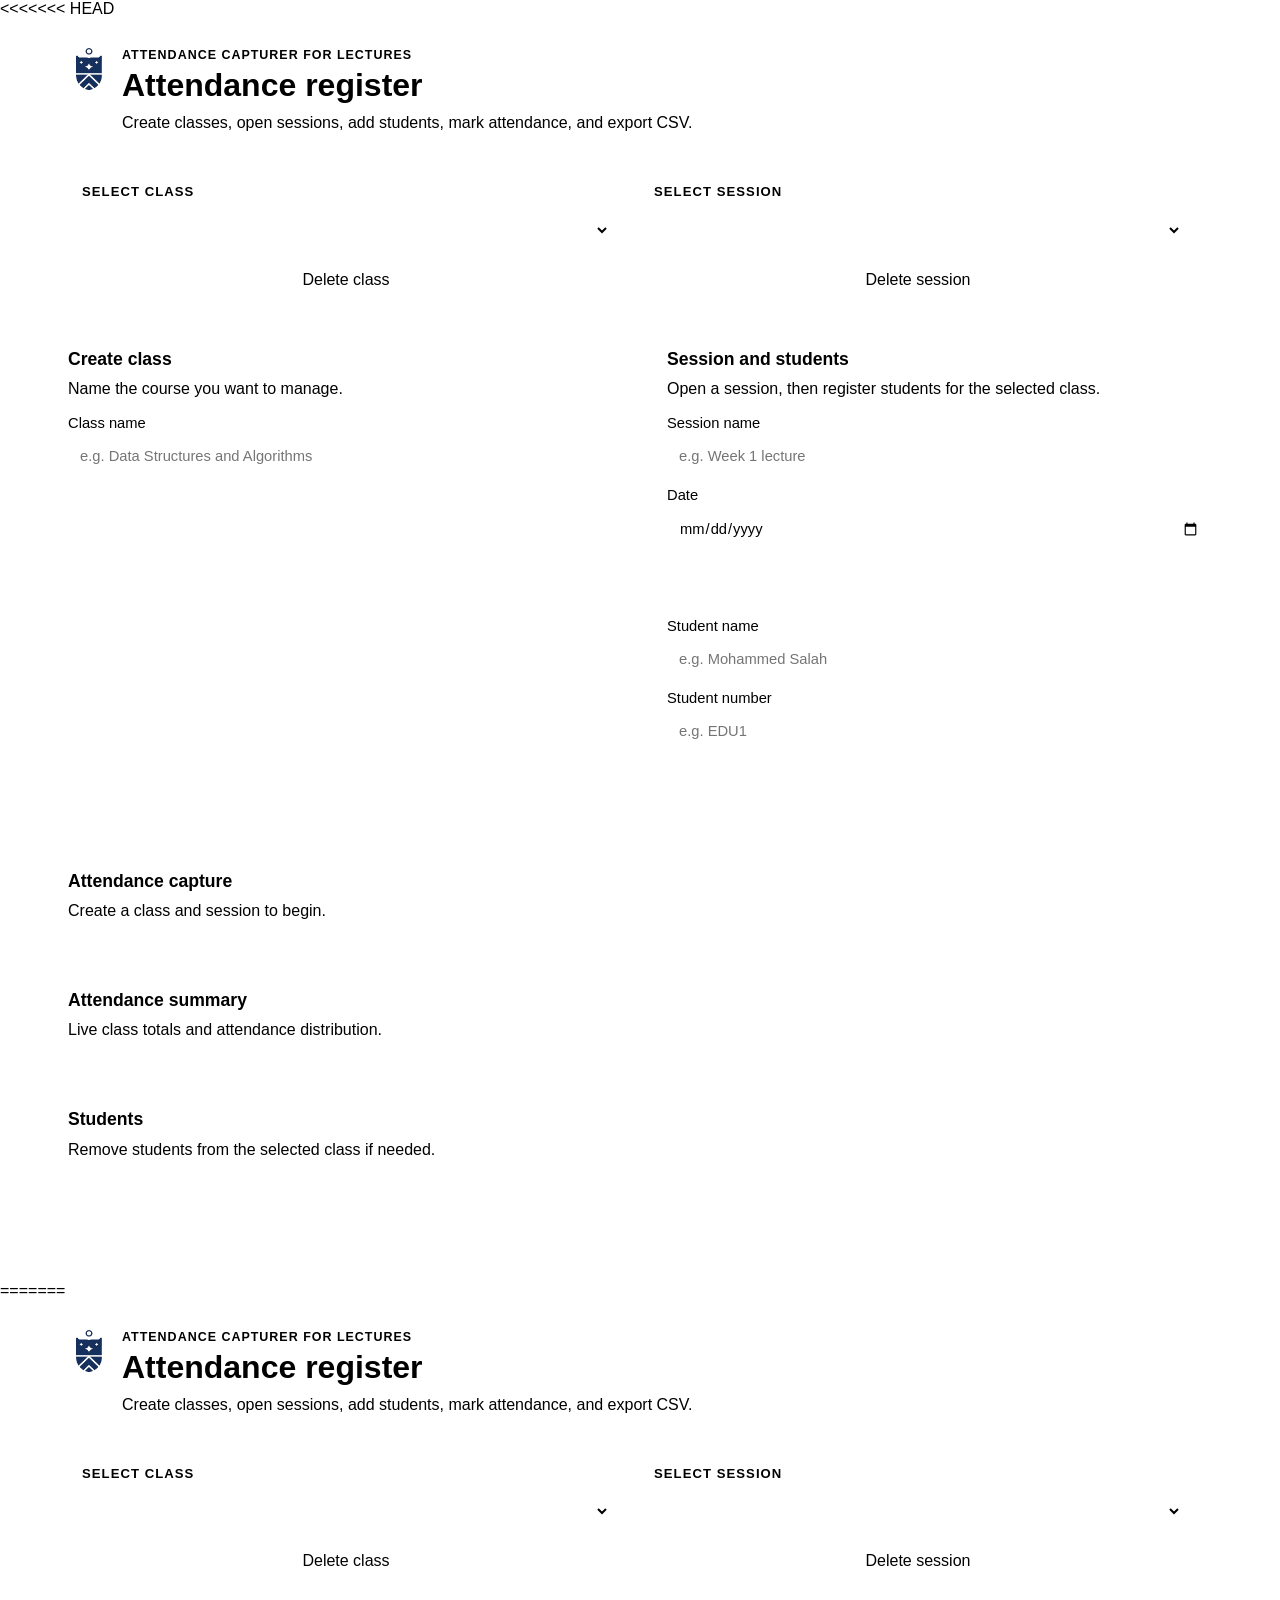
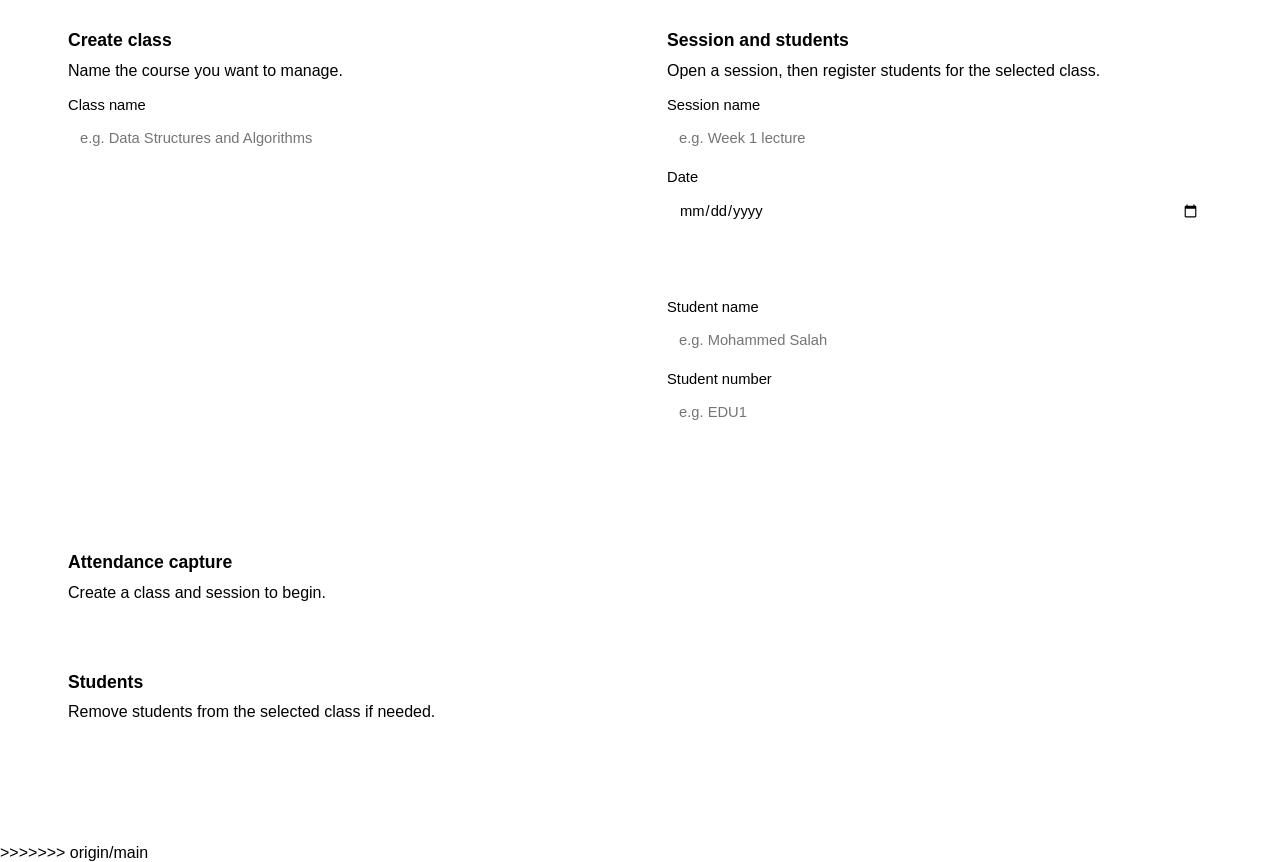
==== commit 16046d82: "Merge remote main and keep updated attendance dashboard" ====
--- a/index.html
+++ b/index.html
@@ -1,3 +1,4 @@
+<<<<<<< HEAD
 <!DOCTYPE html>
 <html lang="en">
 <head>
@@ -116,3 +117,114 @@
   <script src="app.js"></script>
 </body>
 </html>
+=======
+<!DOCTYPE html>
+<html lang="en">
+<head>
+  <meta charset="UTF-8">
+  <meta name="viewport" content="width=device-width, initial-scale=1.0">
+  <title>Attendance Register</title>
+  <link rel="stylesheet" href="style.css">
+</head>
+<body>
+  <main class="app">
+    <header class="topbar card">
+      <div class="brand-block">
+        <img class="brand-logo" src="EduvosIconPNGsmall.png" alt="Institution logo">
+        <div class="brand-copy">
+          <p class="eyebrow">attendance capturer for lectures</p>
+          <h1>Attendance register</h1>
+          <p class="subtitle">Create classes, open sessions, add students, mark attendance, and export CSV.</p>
+        </div>
+      </div>
+    </header>
+    <section class="toolbar card">
+      <div class="control-tile">
+        <h2>Select Class</h2>
+        <label>
+          <select id="classSelect"></select>
+        </label>
+        <button type="button" class="ghost-btn danger-btn" id="deleteClassBtn">Delete class</button>
+      </div>
+      <div class="control-tile">
+        <h2>Select Session</h2>
+        <label>
+          <select id="sessionSelect"></select>
+        </label>
+        <button type="button" class="ghost-btn danger-btn" id="deleteSessionBtn">Delete session</button>
+      </div>
+      <div class="stats" id="stats"></div>
+    </section>
+    <section class="grid">
+      <section class="card panel">
+        <div class="card-head">
+          <div>
+            <h2>Create class</h2>
+            <p class="muted">Name the course you want to manage.</p>
+          </div>
+        </div>
+        <form id="classForm" class="stack-form">
+          <label>
+            Class name
+            <input id="classNameInput" type="text" placeholder="e.g. Data Structures and Algorithms" required>
+          </label>
+          <button type="submit">Add class</button>
+        </form>
+      </section>
+      <section class="card panel">
+        <div class="card-head">
+          <div>
+            <h2>Session and students</h2>
+            <p class="muted">Open a session, then register students for the selected class.</p>
+          </div>
+        </div>
+        <form id="sessionForm" class="stack-form compact">
+          <label>
+            Session name
+            <input id="sessionNameInput" type="text" placeholder="e.g. Week 1 lecture" required>
+          </label>
+          <label>
+            Date
+            <input id="sessionDateInput" type="date" required>
+          </label>
+          <button type="submit">Add session</button>
+        </form>
+        <form id="studentForm" class="stack-form compact">
+          <label>
+            Student name
+            <input id="studentNameInput" type="text" placeholder="e.g. Mohammed Salah" required>
+          </label>
+          <label>
+            Student number
+            <input id="studentIDInput" type="text" placeholder="e.g. EDU1" required>
+          </label>
+          <button type="submit">Add student</button>
+        </form>
+      </section>
+      <section class="card panel wide">
+        <div class="card-head">
+          <div>
+            <h2>Attendance capture</h2>
+            <p class="muted" id="activeSummary">Create a class and session to begin.</p>
+          </div>
+        </div>
+        <div id="attendanceTable" class="attendance-table"></div>
+      </section>
+      <section class="card panel wide">
+        <div class="card-head">
+          <div>
+            <h2>Students</h2>
+            <p class="muted">Remove students from the selected class if needed.</p>
+          </div>
+        </div>
+        <div id="studentList" class="student-list"></div>
+      </section>
+      <section class="footer-actions">
+        <button id="exportBtn" class="secondary-btn" type="button">Export CSV</button>
+      </section>
+    </section>
+  </main>
+  <script src="app.js"></script>
+</body>
+</html>
+>>>>>>> origin/main
--- a/style.css
+++ b/style.css
@@ -1,3 +1,4 @@
+<<<<<<< HEAD
 :root {
   --bg: #f4f2ed;
   --surface: #ffffff;
@@ -434,3 +435,342 @@
     grid-template-columns: 70px minmax(0, 1fr) auto;
   }
 }
+=======
+:root {
+  --bg: #f4f2ed;
+  --surface: #ffffff;
+  --surface-soft: #faf8f5;
+  --ink: #1f2937;
+  --muted: #6b7280;
+  --line: #d8ddd4;
+  --accent: #1f3c88;
+  --accent-soft: #e4e9f7;
+  --present: #1f3c88;
+  --present-soft: #e4e9f7;
+  --absent: #6d7480;
+  --absent-soft: #eef1f5;
+  --danger: #b3261e;
+  --danger-soft: #fbeceb;
+}
+
+* { box-sizing: border-box; }
+
+body {
+  margin: 0;
+  background: var(--bg);
+  color: var(--ink);
+  font-family: "Segoe UI", Tahoma, Geneva, Verdana, sans-serif;
+}
+
+.app {
+  width: min(1180px, calc(100% - 20px));
+  margin: 12px auto 28px;
+}
+
+.card {
+  background: var(--surface);
+  border: 1px solid var(--line);
+  border-radius: 16px;
+}
+
+.stack-form {
+  display: grid;
+  gap: 12px;
+}
+
+.topbar,
+.toolbar,
+.panel {
+  padding: 18px;
+}
+
+.topbar {
+  display: flex;
+  justify-content: space-between;
+  gap: 16px;
+  align-items: flex-start;
+}
+
+.brand-block {
+  display: flex;
+  gap: 12px;
+  align-items: flex-start;
+}
+
+.brand-logo {
+  width: 42px;
+  height: 42px;
+  object-fit: contain;
+  background: #fff;
+}
+
+h1, h2 { margin: 0; line-height: 1.1; }
+h1 { font-size: 2rem; }
+h2 { font-size: 1.1rem; }
+
+.eyebrow {
+  margin: 0 0 6px;
+  color: var(--accent);
+  font-size: 0.78rem;
+  font-weight: 700;
+  text-transform: uppercase;
+  letter-spacing: 0.08em;
+}
+
+.subtitle,
+.muted {
+  margin: 8px 0 0;
+  color: var(--muted);
+  line-height: 1.5;
+}
+
+button,
+input,
+select {
+  font: inherit;
+}
+
+button {
+  border: 0;
+  border-radius: 12px;
+  padding: 11px 14px;
+  cursor: pointer;
+  background: var(--accent);
+  color: #fff;
+}
+
+button:hover { opacity: 0.95; }
+
+button:disabled {
+  opacity: 0.5;
+  cursor: not-allowed;
+}
+
+.secondary-btn {
+  align-self: flex-start;
+}
+
+.ghost-btn {
+  background: var(--surface-soft);
+  color: var(--ink);
+  border: 1px solid var(--line);
+}
+
+.danger-btn {
+  color: var(--danger);
+  border-color: #e9c9c7;
+}
+
+.danger-btn:hover {
+  background: var(--danger-soft);
+}
+
+label {
+  display: grid;
+  gap: 6px;
+  color: var(--muted);
+  font-size: 0.92rem;
+}
+
+input,
+select {
+  width: 100%;
+  border: 1px solid var(--line);
+  border-radius: 12px;
+  padding: 11px 12px;
+  background: var(--surface-soft);
+  color: var(--ink);
+}
+
+input:focus,
+select:focus {
+  outline: 2px solid rgba(31, 60, 136, 0.16);
+  border-color: var(--accent);
+}
+
+.toolbar {
+  display: grid;
+  grid-template-columns: minmax(0, 1fr) minmax(0, 1fr) auto;
+  gap: 16px;
+  align-items: end;
+}
+
+.control-tile {
+  padding: 14px;
+  border: 1px solid var(--line);
+  border-radius: 14px;
+  background: var(--surface-soft);
+  display: grid;
+  gap: 10px;
+}
+
+.control-tile h2 {
+  font-size: 0.82rem;
+  text-transform: uppercase;
+  letter-spacing: 0.08em;
+  color: var(--muted);
+}
+
+.control-tile label {
+  gap: 0;
+}
+
+.stats {
+  display: flex;
+  flex-wrap: wrap;
+  gap: 8px;
+}
+
+.stats span {
+  display: inline-flex;
+  align-items: center;
+  padding: 8px 10px;
+  border-radius: 999px;
+  background: var(--accent-soft);
+  color: var(--accent);
+  border: 1px solid #cfe3e2;
+  font-size: 0.85rem;
+}
+
+.grid {
+  display: grid;
+  grid-template-columns: repeat(2, minmax(0, 1fr));
+  gap: 18px;
+}
+
+.wide { grid-column: 1 / -1; }
+
+.card-head {
+  display: flex;
+  justify-content: space-between;
+  gap: 12px;
+  align-items: flex-start;
+  margin-bottom: 14px;
+}
+
+.attendance-table,
+.student-list {
+  display: grid;
+  gap: 10px;
+}
+
+.table-head,
+.table-row,
+.student-row {
+  display: grid;
+  grid-template-columns: 90px minmax(0, 1fr) auto;
+  gap: 12px;
+  align-items: center;
+  padding: 12px 14px;
+  border: 1px solid var(--line);
+  border-radius: 14px;
+  background: var(--surface-soft);
+}
+
+.table-head {
+  background: transparent;
+  border: 0;
+  padding: 0 2px 4px;
+  color: var(--muted);
+  font-size: 0.8rem;
+  font-weight: 700;
+  text-transform: uppercase;
+}
+
+.attendance-choice {
+  display: flex;
+  gap: 10px;
+  flex-wrap: wrap;
+}
+
+.chip {
+  display: inline-flex;
+  align-items: center;
+  gap: 8px;
+  padding: 8px 10px;
+  border: 1px solid var(--line);
+  border-radius: 999px;
+  background: #fff;
+  color: var(--ink);
+}
+
+.chip input {
+  width: auto;
+  margin: 0;
+}
+
+.chip.active {
+  background: var(--accent-soft);
+  border-color: #c9d4f2;
+}
+
+.chip.active input {
+  accent-color: var(--accent);
+}
+
+.footer-actions {
+  display: flex;
+  justify-content: flex-end;
+  padding: 2px 0 0;
+}
+
+.student-row strong {
+  display: block;
+}
+
+.student-row span {
+  color: var(--muted);
+  font-size: 0.92rem;
+}
+
+.empty {
+  margin: 0;
+  padding: 10px 0 2px;
+  color: var(--muted);
+}
+
+.hidden { display: none; }
+
+@media (max-width: 900px) {
+  .toolbar,
+  .grid {
+    grid-template-columns: 1fr;
+    flex-direction: column;
+  }
+
+  .topbar {
+    flex-direction: column;
+  }
+}
+
+@media (max-width: 640px) {
+  .app {
+    width: min(100% - 14px, 1180px);
+    margin-top: 8px;
+  }
+
+  .topbar,
+  .toolbar,
+  .panel {
+    padding: 14px;
+  }
+
+  .footer-actions {
+    justify-content: stretch;
+  }
+
+  .footer-actions button {
+    width: 100%;
+  }
+
+  .brand-copy h1 {
+    font-size: 1.65rem;
+  }
+
+  .table-head,
+  .table-row,
+  .student-row {
+    grid-template-columns: 1fr;
+  }
+}
+>>>>>>> origin/main
--- a/style.css
+++ b/style.css
@@ -1,3 +1,4 @@
+<<<<<<< HEAD
 :root {
   --bg: #f4f2ed;
   --surface: #ffffff;
@@ -434,3 +435,342 @@
     grid-template-columns: 70px minmax(0, 1fr) auto;
   }
 }
+=======
+:root {
+  --bg: #f4f2ed;
+  --surface: #ffffff;
+  --surface-soft: #faf8f5;
+  --ink: #1f2937;
+  --muted: #6b7280;
+  --line: #d8ddd4;
+  --accent: #1f3c88;
+  --accent-soft: #e4e9f7;
+  --present: #1f3c88;
+  --present-soft: #e4e9f7;
+  --absent: #6d7480;
+  --absent-soft: #eef1f5;
+  --danger: #b3261e;
+  --danger-soft: #fbeceb;
+}
+
+* { box-sizing: border-box; }
+
+body {
+  margin: 0;
+  background: var(--bg);
+  color: var(--ink);
+  font-family: "Segoe UI", Tahoma, Geneva, Verdana, sans-serif;
+}
+
+.app {
+  width: min(1180px, calc(100% - 20px));
+  margin: 12px auto 28px;
+}
+
+.card {
+  background: var(--surface);
+  border: 1px solid var(--line);
+  border-radius: 16px;
+}
+
+.stack-form {
+  display: grid;
+  gap: 12px;
+}
+
+.topbar,
+.toolbar,
+.panel {
+  padding: 18px;
+}
+
+.topbar {
+  display: flex;
+  justify-content: space-between;
+  gap: 16px;
+  align-items: flex-start;
+}
+
+.brand-block {
+  display: flex;
+  gap: 12px;
+  align-items: flex-start;
+}
+
+.brand-logo {
+  width: 42px;
+  height: 42px;
+  object-fit: contain;
+  background: #fff;
+}
+
+h1, h2 { margin: 0; line-height: 1.1; }
+h1 { font-size: 2rem; }
+h2 { font-size: 1.1rem; }
+
+.eyebrow {
+  margin: 0 0 6px;
+  color: var(--accent);
+  font-size: 0.78rem;
+  font-weight: 700;
+  text-transform: uppercase;
+  letter-spacing: 0.08em;
+}
+
+.subtitle,
+.muted {
+  margin: 8px 0 0;
+  color: var(--muted);
+  line-height: 1.5;
+}
+
+button,
+input,
+select {
+  font: inherit;
+}
+
+button {
+  border: 0;
+  border-radius: 12px;
+  padding: 11px 14px;
+  cursor: pointer;
+  background: var(--accent);
+  color: #fff;
+}
+
+button:hover { opacity: 0.95; }
+
+button:disabled {
+  opacity: 0.5;
+  cursor: not-allowed;
+}
+
+.secondary-btn {
+  align-self: flex-start;
+}
+
+.ghost-btn {
+  background: var(--surface-soft);
+  color: var(--ink);
+  border: 1px solid var(--line);
+}
+
+.danger-btn {
+  color: var(--danger);
+  border-color: #e9c9c7;
+}
+
+.danger-btn:hover {
+  background: var(--danger-soft);
+}
+
+label {
+  display: grid;
+  gap: 6px;
+  color: var(--muted);
+  font-size: 0.92rem;
+}
+
+input,
+select {
+  width: 100%;
+  border: 1px solid var(--line);
+  border-radius: 12px;
+  padding: 11px 12px;
+  background: var(--surface-soft);
+  color: var(--ink);
+}
+
+input:focus,
+select:focus {
+  outline: 2px solid rgba(31, 60, 136, 0.16);
+  border-color: var(--accent);
+}
+
+.toolbar {
+  display: grid;
+  grid-template-columns: minmax(0, 1fr) minmax(0, 1fr) auto;
+  gap: 16px;
+  align-items: end;
+}
+
+.control-tile {
+  padding: 14px;
+  border: 1px solid var(--line);
+  border-radius: 14px;
+  background: var(--surface-soft);
+  display: grid;
+  gap: 10px;
+}
+
+.control-tile h2 {
+  font-size: 0.82rem;
+  text-transform: uppercase;
+  letter-spacing: 0.08em;
+  color: var(--muted);
+}
+
+.control-tile label {
+  gap: 0;
+}
+
+.stats {
+  display: flex;
+  flex-wrap: wrap;
+  gap: 8px;
+}
+
+.stats span {
+  display: inline-flex;
+  align-items: center;
+  padding: 8px 10px;
+  border-radius: 999px;
+  background: var(--accent-soft);
+  color: var(--accent);
+  border: 1px solid #cfe3e2;
+  font-size: 0.85rem;
+}
+
+.grid {
+  display: grid;
+  grid-template-columns: repeat(2, minmax(0, 1fr));
+  gap: 18px;
+}
+
+.wide { grid-column: 1 / -1; }
+
+.card-head {
+  display: flex;
+  justify-content: space-between;
+  gap: 12px;
+  align-items: flex-start;
+  margin-bottom: 14px;
+}
+
+.attendance-table,
+.student-list {
+  display: grid;
+  gap: 10px;
+}
+
+.table-head,
+.table-row,
+.student-row {
+  display: grid;
+  grid-template-columns: 90px minmax(0, 1fr) auto;
+  gap: 12px;
+  align-items: center;
+  padding: 12px 14px;
+  border: 1px solid var(--line);
+  border-radius: 14px;
+  background: var(--surface-soft);
+}
+
+.table-head {
+  background: transparent;
+  border: 0;
+  padding: 0 2px 4px;
+  color: var(--muted);
+  font-size: 0.8rem;
+  font-weight: 700;
+  text-transform: uppercase;
+}
+
+.attendance-choice {
+  display: flex;
+  gap: 10px;
+  flex-wrap: wrap;
+}
+
+.chip {
+  display: inline-flex;
+  align-items: center;
+  gap: 8px;
+  padding: 8px 10px;
+  border: 1px solid var(--line);
+  border-radius: 999px;
+  background: #fff;
+  color: var(--ink);
+}
+
+.chip input {
+  width: auto;
+  margin: 0;
+}
+
+.chip.active {
+  background: var(--accent-soft);
+  border-color: #c9d4f2;
+}
+
+.chip.active input {
+  accent-color: var(--accent);
+}
+
+.footer-actions {
+  display: flex;
+  justify-content: flex-end;
+  padding: 2px 0 0;
+}
+
+.student-row strong {
+  display: block;
+}
+
+.student-row span {
+  color: var(--muted);
+  font-size: 0.92rem;
+}
+
+.empty {
+  margin: 0;
+  padding: 10px 0 2px;
+  color: var(--muted);
+}
+
+.hidden { display: none; }
+
+@media (max-width: 900px) {
+  .toolbar,
+  .grid {
+    grid-template-columns: 1fr;
+    flex-direction: column;
+  }
+
+  .topbar {
+    flex-direction: column;
+  }
+}
+
+@media (max-width: 640px) {
+  .app {
+    width: min(100% - 14px, 1180px);
+    margin-top: 8px;
+  }
+
+  .topbar,
+  .toolbar,
+  .panel {
+    padding: 14px;
+  }
+
+  .footer-actions {
+    justify-content: stretch;
+  }
+
+  .footer-actions button {
+    width: 100%;
+  }
+
+  .brand-copy h1 {
+    font-size: 1.65rem;
+  }
+
+  .table-head,
+  .table-row,
+  .student-row {
+    grid-template-columns: 1fr;
+  }
+}
+>>>>>>> origin/main
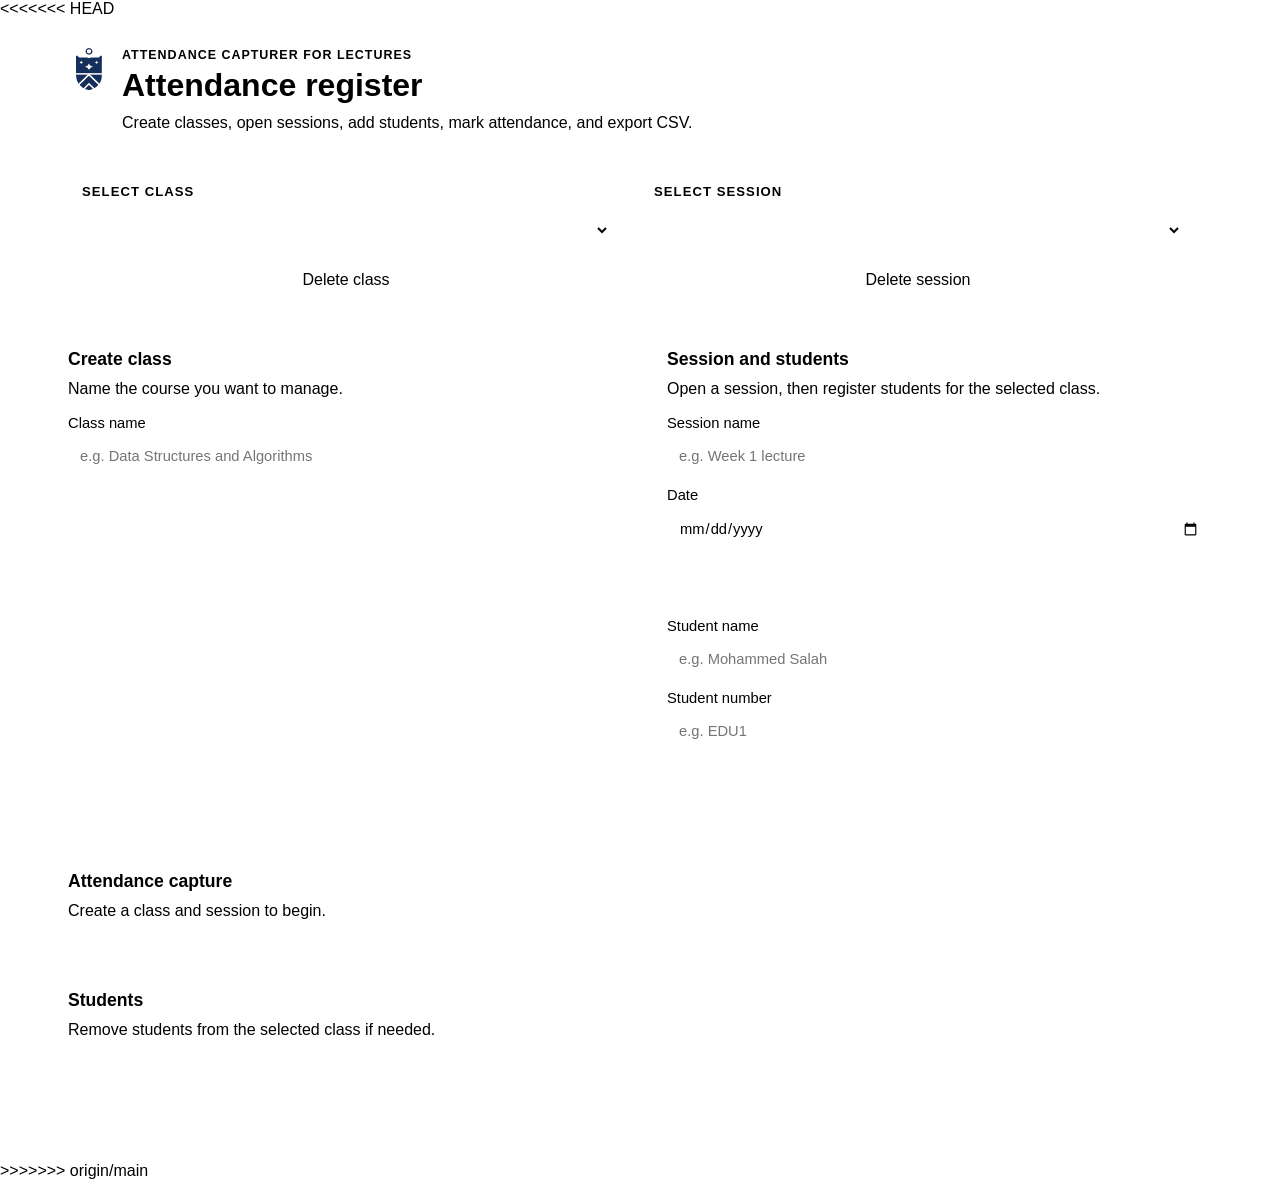
==== commit 837ffd16: "Update index.html" ====
--- a/index.html
+++ b/index.html
@@ -89,125 +89,7 @@
             <p class="muted" id="activeSummary">Create a class and session to begin.</p>
           </div>
         </div>
-        <div id="attendanceTable" class="attendance-table"></div>
-      </section>
-      <section class="card panel wide">
-        <div class="card-head">
-          <div>
-            <h2>Attendance summary</h2>
-            <p class="muted">Live class totals and attendance distribution.</p>
-          </div>
-        </div>
         <div id="attendanceOverview" class="attendance-overview"></div>
-      </section>
-      <section class="card panel wide">
-        <div class="card-head">
-          <div>
-            <h2>Students</h2>
-            <p class="muted">Remove students from the selected class if needed.</p>
-          </div>
-        </div>
-        <div id="studentList" class="student-list"></div>
-      </section>
-      <section class="footer-actions">
-        <button id="exportBtn" class="secondary-btn" type="button">Export CSV</button>
-      </section>
-    </section>
-  </main>
-  <script src="app.js"></script>
-</body>
-</html>
-=======
-<!DOCTYPE html>
-<html lang="en">
-<head>
-  <meta charset="UTF-8">
-  <meta name="viewport" content="width=device-width, initial-scale=1.0">
-  <title>Attendance Register</title>
-  <link rel="stylesheet" href="style.css">
-</head>
-<body>
-  <main class="app">
-    <header class="topbar card">
-      <div class="brand-block">
-        <img class="brand-logo" src="EduvosIconPNGsmall.png" alt="Institution logo">
-        <div class="brand-copy">
-          <p class="eyebrow">attendance capturer for lectures</p>
-          <h1>Attendance register</h1>
-          <p class="subtitle">Create classes, open sessions, add students, mark attendance, and export CSV.</p>
-        </div>
-      </div>
-    </header>
-    <section class="toolbar card">
-      <div class="control-tile">
-        <h2>Select Class</h2>
-        <label>
-          <select id="classSelect"></select>
-        </label>
-        <button type="button" class="ghost-btn danger-btn" id="deleteClassBtn">Delete class</button>
-      </div>
-      <div class="control-tile">
-        <h2>Select Session</h2>
-        <label>
-          <select id="sessionSelect"></select>
-        </label>
-        <button type="button" class="ghost-btn danger-btn" id="deleteSessionBtn">Delete session</button>
-      </div>
-      <div class="stats" id="stats"></div>
-    </section>
-    <section class="grid">
-      <section class="card panel">
-        <div class="card-head">
-          <div>
-            <h2>Create class</h2>
-            <p class="muted">Name the course you want to manage.</p>
-          </div>
-        </div>
-        <form id="classForm" class="stack-form">
-          <label>
-            Class name
-            <input id="classNameInput" type="text" placeholder="e.g. Data Structures and Algorithms" required>
-          </label>
-          <button type="submit">Add class</button>
-        </form>
-      </section>
-      <section class="card panel">
-        <div class="card-head">
-          <div>
-            <h2>Session and students</h2>
-            <p class="muted">Open a session, then register students for the selected class.</p>
-          </div>
-        </div>
-        <form id="sessionForm" class="stack-form compact">
-          <label>
-            Session name
-            <input id="sessionNameInput" type="text" placeholder="e.g. Week 1 lecture" required>
-          </label>
-          <label>
-            Date
-            <input id="sessionDateInput" type="date" required>
-          </label>
-          <button type="submit">Add session</button>
-        </form>
-        <form id="studentForm" class="stack-form compact">
-          <label>
-            Student name
-            <input id="studentNameInput" type="text" placeholder="e.g. Mohammed Salah" required>
-          </label>
-          <label>
-            Student number
-            <input id="studentIDInput" type="text" placeholder="e.g. EDU1" required>
-          </label>
-          <button type="submit">Add student</button>
-        </form>
-      </section>
-      <section class="card panel wide">
-        <div class="card-head">
-          <div>
-            <h2>Attendance capture</h2>
-            <p class="muted" id="activeSummary">Create a class and session to begin.</p>
-          </div>
-        </div>
         <div id="attendanceTable" class="attendance-table"></div>
       </section>
       <section class="card panel wide">
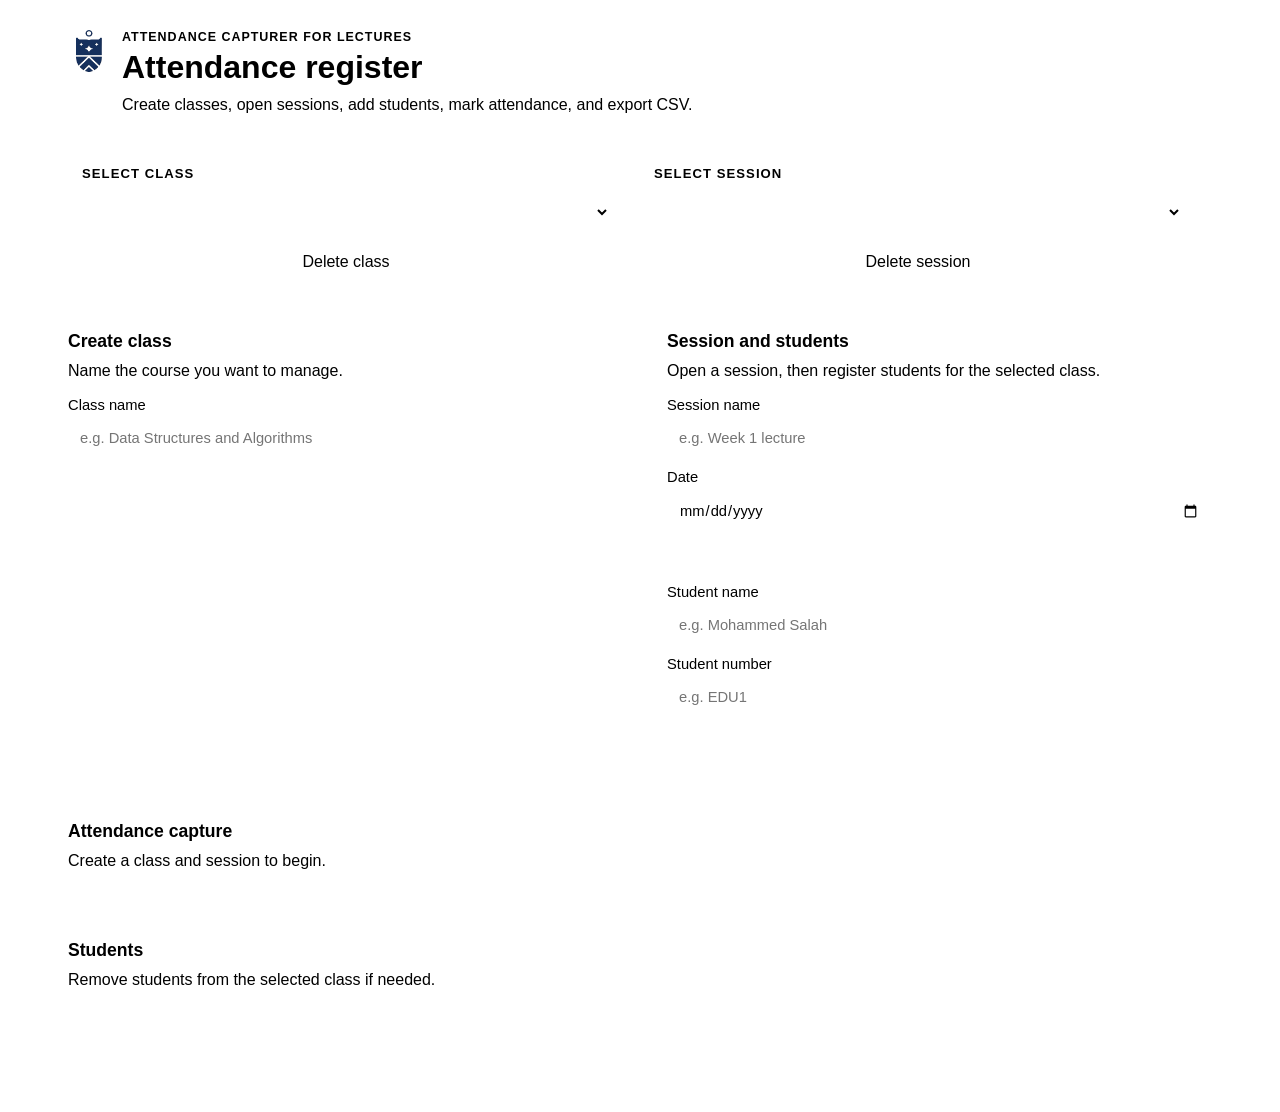
==== commit 9bff3c77: "Update index.html" ====
--- a/index.html
+++ b/index.html
@@ -1,4 +1,3 @@
-<<<<<<< HEAD
 <!DOCTYPE html>
 <html lang="en">
 <head>
@@ -109,4 +108,3 @@
   <script src="app.js"></script>
 </body>
 </html>
->>>>>>> origin/main
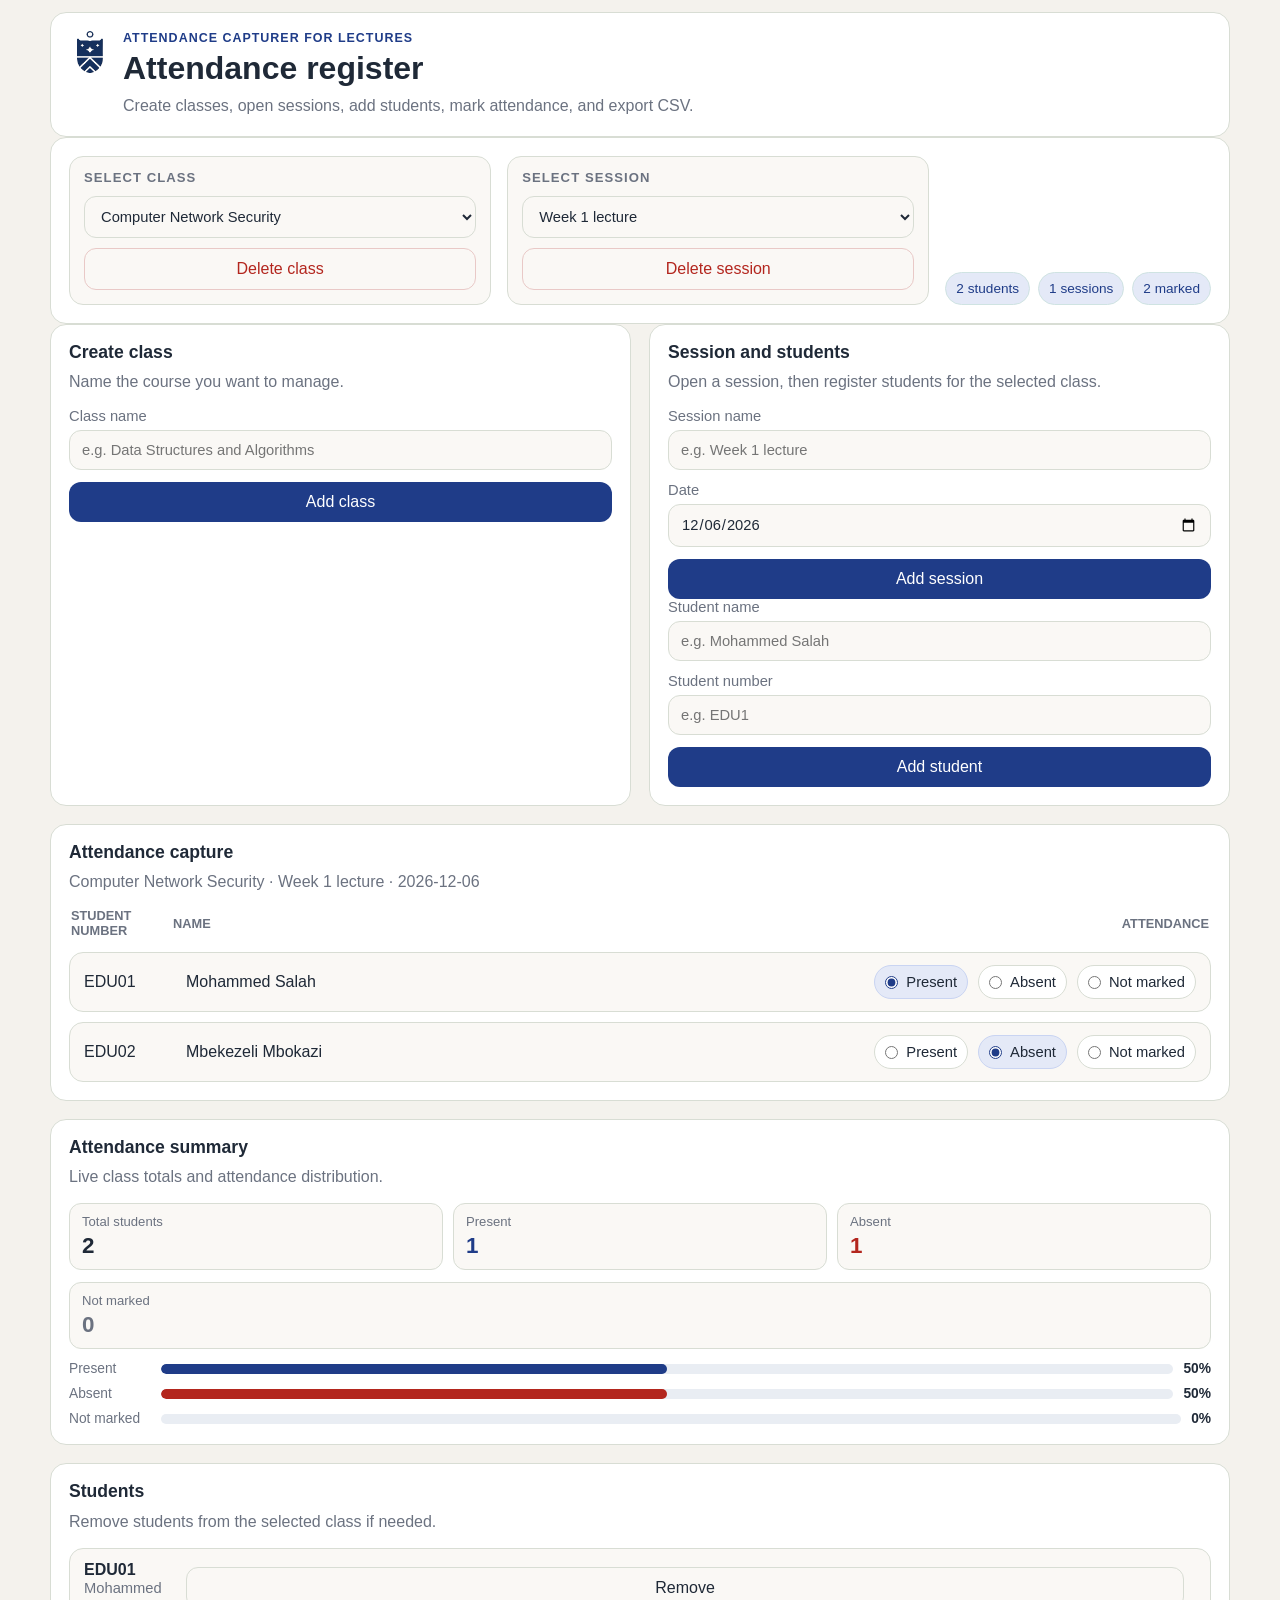
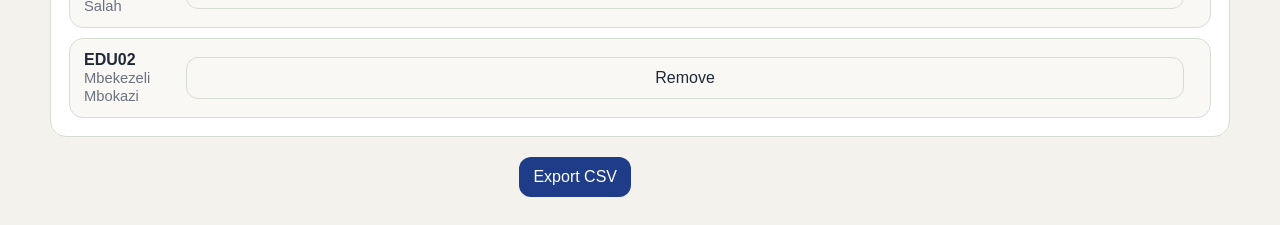
==== commit 7d0da31b: "uploading files to fix errors caused by pushing" ====
--- a/index.html
+++ b/index.html
@@ -88,8 +88,16 @@
             <p class="muted" id="activeSummary">Create a class and session to begin.</p>
           </div>
         </div>
+        <div id="attendanceTable" class="attendance-table"></div>
+      </section>
+      <section class="card panel wide">
+        <div class="card-head">
+          <div>
+            <h2>Attendance summary</h2>
+            <p class="muted">Live class totals and attendance distribution.</p>
+          </div>
+        </div>
         <div id="attendanceOverview" class="attendance-overview"></div>
-        <div id="attendanceTable" class="attendance-table"></div>
       </section>
       <section class="card panel wide">
         <div class="card-head">
--- a/style.css
+++ b/style.css
@@ -1,441 +1,3 @@
-<<<<<<< HEAD
-:root {
-  --bg: #f4f2ed;
-  --surface: #ffffff;
-  --surface-soft: #faf8f5;
-  --ink: #1f2937;
-  --muted: #6b7280;
-  --line: #d8ddd4;
-  --accent: #1f3c88;
-  --accent-soft: #e4e9f7;
-  --present: #1f3c88;
-  --danger: #b3261e;
-  --danger-soft: #fbeceb;
-}
-
-* { box-sizing: border-box; }
-
-body {
-  margin: 0;
-  background: var(--bg);
-  color: var(--ink);
-  font-family: "Segoe UI", Tahoma, Geneva, Verdana, sans-serif;
-}
-
-.app {
-  width: min(1180px, calc(100% - 20px));
-  margin: 12px auto 28px;
-}
-
-.card {
-  background: var(--surface);
-  border: 1px solid var(--line);
-  border-radius: 16px;
-}
-
-.stack-form {
-  display: grid;
-  gap: 12px;
-}
-
-.topbar,
-.toolbar,
-.panel {
-  padding: 18px;
-}
-
-.topbar {
-  display: flex;
-  justify-content: space-between;
-  gap: 16px;
-  align-items: flex-start;
-}
-
-.brand-block {
-  display: flex;
-  gap: 12px;
-  align-items: flex-start;
-}
-
-.brand-logo {
-  width: 42px;
-  height: 42px;
-  object-fit: contain;
-  background: #fff;
-}
-
-h1, h2 { margin: 0; line-height: 1.1; }
-h1 { font-size: 2rem; }
-h2 { font-size: 1.1rem; }
-
-.eyebrow {
-  margin: 0 0 6px;
-  color: var(--accent);
-  font-size: 0.78rem;
-  font-weight: 700;
-  text-transform: uppercase;
-  letter-spacing: 0.08em;
-}
-
-.subtitle,
-.muted {
-  margin: 8px 0 0;
-  color: var(--muted);
-  line-height: 1.5;
-}
-
-button,
-input,
-select {
-  font: inherit;
-}
-
-button {
-  border: 0;
-  border-radius: 12px;
-  padding: 11px 14px;
-  cursor: pointer;
-  background: var(--accent);
-  color: #fff;
-}
-
-button:hover { opacity: 0.95; }
-
-button:disabled {
-  opacity: 0.5;
-  cursor: not-allowed;
-}
-
-.secondary-btn {
-  align-self: flex-start;
-}
-
-.ghost-btn {
-  background: var(--surface-soft);
-  color: var(--ink);
-  border: 1px solid var(--line);
-}
-
-.danger-btn {
-  color: var(--danger);
-  border-color: #e9c9c7;
-}
-
-.danger-btn:hover {
-  background: var(--danger-soft);
-}
-
-label {
-  display: grid;
-  gap: 6px;
-  color: var(--muted);
-  font-size: 0.92rem;
-}
-
-input,
-select {
-  width: 100%;
-  border: 1px solid var(--line);
-  border-radius: 12px;
-  padding: 11px 12px;
-  background: var(--surface-soft);
-  color: var(--ink);
-}
-
-input:focus,
-select:focus {
-  outline: 2px solid rgba(31, 60, 136, 0.16);
-  border-color: var(--accent);
-}
-
-.toolbar {
-  display: grid;
-  grid-template-columns: minmax(0, 1fr) minmax(0, 1fr) auto;
-  gap: 16px;
-  align-items: end;
-}
-
-.control-tile {
-  padding: 14px;
-  border: 1px solid var(--line);
-  border-radius: 14px;
-  background: var(--surface-soft);
-  display: grid;
-  gap: 10px;
-}
-
-.control-tile h2 {
-  font-size: 0.82rem;
-  text-transform: uppercase;
-  letter-spacing: 0.08em;
-  color: var(--muted);
-}
-
-.control-tile label {
-  gap: 0;
-}
-
-.stats {
-  display: flex;
-  flex-wrap: wrap;
-  gap: 8px;
-}
-
-.stats span {
-  display: inline-flex;
-  align-items: center;
-  padding: 8px 10px;
-  border-radius: 999px;
-  background: var(--accent-soft);
-  color: var(--accent);
-  border: 1px solid #cfe3e2;
-  font-size: 0.85rem;
-}
-
-.grid {
-  display: grid;
-  grid-template-columns: repeat(2, minmax(0, 1fr));
-  gap: 18px;
-}
-
-.wide { grid-column: 1 / -1; }
-
-.card-head {
-  display: flex;
-  justify-content: space-between;
-  gap: 12px;
-  align-items: flex-start;
-  margin-bottom: 14px;
-}
-
-.attendance-table,
-.student-list {
-  display: grid;
-  gap: 10px;
-}
-
-.attendance-overview {
-  display: grid;
-  gap: 12px;
-  margin-bottom: 0;
-}
-
-.overview-grid {
-  display: grid;
-  grid-template-columns: repeat(3, minmax(0, 1fr));
-  gap: 10px;
-}
-
-.overview-tile {
-  border: 1px solid var(--line);
-  border-radius: 12px;
-  background: var(--surface-soft);
-  padding: 10px 12px;
-}
-
-.overview-tile-sub {
-  width: 100%;
-}
-
-.overview-label {
-  display: block;
-  color: var(--muted);
-  font-size: 0.82rem;
-}
-
-.overview-value {
-  display: block;
-  margin-top: 4px;
-  font-size: 1.4rem;
-  font-weight: 700;
-}
-
-.overview-tile.present .overview-value {
-  color: var(--present);
-}
-
-.overview-tile.absent .overview-value {
-  color: var(--danger);
-}
-
-.overview-tile.not-marked .overview-value {
-  color: #6b7280;
-}
-
-.bars {
-  display: grid;
-  gap: 10px;
-}
-
-.bar-row {
-  display: grid;
-  grid-template-columns: 82px minmax(0, 1fr) auto;
-  align-items: center;
-  gap: 10px;
-}
-
-.bar-label {
-  color: var(--muted);
-  font-size: 0.86rem;
-}
-
-.bar-track {
-  height: 10px;
-  background: #e9edf3;
-  border-radius: 999px;
-  overflow: hidden;
-}
-
-.bar-fill {
-  display: block;
-  height: 100%;
-  width: 0;
-  border-radius: 999px;
-}
-
-.bar-fill.present {
-  background: var(--present);
-}
-
-.bar-fill.absent {
-  background: var(--danger);
-}
-
-.bar-fill.not-marked {
-  background: #8b94a3;
-}
-
-.bar-value {
-  color: var(--ink);
-  font-size: 0.86rem;
-  font-weight: 600;
-}
-
-.table-head,
-.table-row,
-.student-row {
-  display: grid;
-  grid-template-columns: 90px minmax(0, 1fr) auto;
-  gap: 12px;
-  align-items: center;
-  padding: 12px 14px;
-  border: 1px solid var(--line);
-  border-radius: 14px;
-  background: var(--surface-soft);
-}
-
-.table-head {
-  background: transparent;
-  border: 0;
-  padding: 0 2px 4px;
-  color: var(--muted);
-  font-size: 0.8rem;
-  font-weight: 700;
-  text-transform: uppercase;
-}
-
-.attendance-choice {
-  display: flex;
-  gap: 10px;
-  flex-wrap: wrap;
-}
-
-.chip {
-  display: inline-flex;
-  align-items: center;
-  gap: 8px;
-  padding: 8px 10px;
-  border: 1px solid var(--line);
-  border-radius: 999px;
-  background: #fff;
-  color: var(--ink);
-}
-
-.chip input {
-  width: auto;
-  margin: 0;
-}
-
-.chip.active {
-  background: var(--accent-soft);
-  border-color: #c9d4f2;
-}
-
-.chip.active input {
-  accent-color: var(--accent);
-}
-
-.footer-actions {
-  display: flex;
-  justify-content: flex-end;
-  padding: 2px 0 0;
-}
-
-.student-row strong {
-  display: block;
-}
-
-.student-row span {
-  color: var(--muted);
-  font-size: 0.92rem;
-}
-
-.empty {
-  margin: 0;
-  padding: 10px 0 2px;
-  color: var(--muted);
-}
-
-@media (max-width: 900px) {
-  .toolbar,
-  .grid {
-    grid-template-columns: 1fr;
-  }
-
-  .topbar {
-    flex-direction: column;
-  }
-}
-
-@media (max-width: 640px) {
-  .app {
-    width: min(100% - 14px, 1180px);
-    margin-top: 8px;
-  }
-
-  .topbar,
-  .toolbar,
-  .panel {
-    padding: 14px;
-  }
-
-  .footer-actions {
-    justify-content: stretch;
-  }
-
-  .footer-actions button {
-    width: 100%;
-  }
-
-  .brand-copy h1 {
-    font-size: 1.65rem;
-  }
-
-  .table-head,
-  .table-row,
-  .student-row {
-    grid-template-columns: 1fr;
-  }
-
-  .overview-grid {
-    grid-template-columns: 1fr;
-  }
-
-  .bar-row {
-    grid-template-columns: 70px minmax(0, 1fr) auto;
-  }
-}
-=======
 :root {
   --bg: #f4f2ed;
   --surface: #ffffff;
@@ -654,6 +216,103 @@
   gap: 10px;
 }
 
+.attendance-overview {
+  display: grid;
+  gap: 12px;
+  margin-bottom: 0;
+}
+
+.overview-grid {
+  display: grid;
+  grid-template-columns: repeat(3, minmax(0, 1fr));
+  gap: 10px;
+}
+
+.overview-tile {
+  border: 1px solid var(--line);
+  border-radius: 12px;
+  background: var(--surface-soft);
+  padding: 10px 12px;
+}
+
+.overview-tile-sub {
+  width: 100%;
+}
+
+.overview-label {
+  display: block;
+  color: var(--muted);
+  font-size: 0.82rem;
+}
+
+.overview-value {
+  display: block;
+  margin-top: 4px;
+  font-size: 1.4rem;
+  font-weight: 700;
+}
+
+.overview-tile.present .overview-value {
+  color: var(--present);
+}
+
+.overview-tile.absent .overview-value {
+  color: var(--danger);
+}
+
+.overview-tile.not-marked .overview-value {
+  color: #6b7280;
+}
+
+.bars {
+  display: grid;
+  gap: 10px;
+}
+
+.bar-row {
+  display: grid;
+  grid-template-columns: 82px minmax(0, 1fr) auto;
+  align-items: center;
+  gap: 10px;
+}
+
+.bar-label {
+  color: var(--muted);
+  font-size: 0.86rem;
+}
+
+.bar-track {
+  height: 10px;
+  background: #e9edf3;
+  border-radius: 999px;
+  overflow: hidden;
+}
+
+.bar-fill {
+  display: block;
+  height: 100%;
+  width: 0;
+  border-radius: 999px;
+}
+
+.bar-fill.present {
+  background: var(--present);
+}
+
+.bar-fill.absent {
+  background: var(--danger);
+}
+
+.bar-fill.not-marked {
+  background: #8b94a3;
+}
+
+.bar-value {
+  color: var(--ink);
+  font-size: 0.86rem;
+  font-weight: 600;
+}
+
 .table-head,
 .table-row,
 .student-row {
@@ -735,7 +394,6 @@
   .toolbar,
   .grid {
     grid-template-columns: 1fr;
-    flex-direction: column;
   }
 
   .topbar {
@@ -772,5 +430,12 @@
   .student-row {
     grid-template-columns: 1fr;
   }
-}
->>>>>>> origin/main
+
+  .overview-grid {
+    grid-template-columns: 1fr;
+  }
+
+  .bar-row {
+    grid-template-columns: 70px minmax(0, 1fr) auto;
+  }
+}
